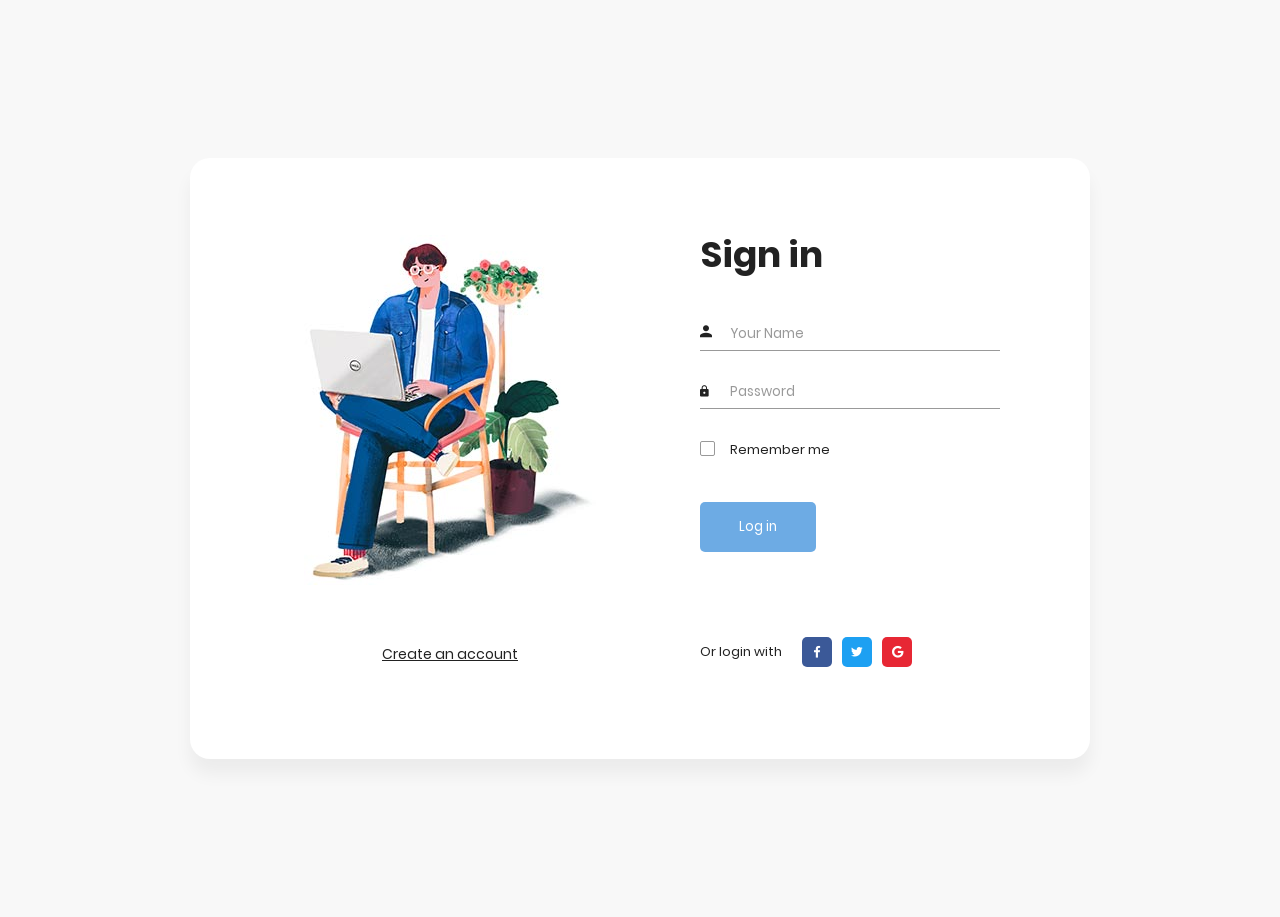
==== signin.html @ 72f922a0 "first commit" ====
<!DOCTYPE html>
<html lang="en">
<head>
    <meta charset="UTF-8">
    <meta name="viewport" content="width=device-width, initial-scale=1.0">
    <meta http-equiv="X-UA-Compatible" content="ie=edge">
    <title>Sign In Form by Colorlib</title>

    <!-- Font Icon -->
    <link rel="stylesheet" href="fonts/material-icon/css/material-design-iconic-font.min.css">

    <!-- Main css -->
    <link rel="stylesheet" href="css/style.css">
</head>
<body>

    <div class="main">

        <!-- Sign in Form -->
        <section class="sign-in">
            <div class="container">
                <div class="signin-content">
                    <div class="signin-image">
                        <figure><img src="images/signin-image.jpg" alt="sign up image"></figure>
                        <a href="signup.html" class="signup-image-link">Create an account</a>
                    </div>

                    <div class="signin-form">
                        <h2 class="form-title">Sign in</h2>
                        <form method="POST" class="register-form" id="login-form">
                            <div class="form-group">
                                <label for="your_name"><i class="zmdi zmdi-account material-icons-name"></i></label>
                                <input type="text" name="your_name" id="your_name" placeholder="Your Name"/>
                            </div>
                            <div class="form-group">
                                <label for="your_pass"><i class="zmdi zmdi-lock"></i></label>
                                <input type="password" name="your_pass" id="your_pass" placeholder="Password"/>
                            </div>
                            <div class="form-group">
                                <input type="checkbox" name="remember-me" id="remember-me" class="agree-term" />
                                <label for="remember-me" class="label-agree-term"><span><span></span></span>Remember me</label>
                            </div>
                            <div class="form-group form-button">
                                <input type="submit" name="signin" id="signin" class="form-submit" value="Log in"/>
                            </div>
                        </form>
                        <div class="social-login">
                            <span class="social-label">Or login with</span>
                            <ul class="socials">
                                <li><a href="#"><i class="display-flex-center zmdi zmdi-facebook"></i></a></li>
                                <li><a href="#"><i class="display-flex-center zmdi zmdi-twitter"></i></a></li>
                                <li><a href="#"><i class="display-flex-center zmdi zmdi-google"></i></a></li>
                            </ul>
                        </div>
                    </div>
                </div>
            </div>
        </section>

    </div>

    <!-- JS -->
    <script src="vendor/jquery/jquery.min.js"></script>
    <script src="js/main.js"></script>
</body>
</html>
---- fonts/material-icon/css/material-design-iconic-font.min.css ----
@font-face{font-family:Material-Design-Iconic-Font;src:url(../fonts/Material-Design-Iconic-Font.woff2?v=2.2.0) format('woff2'),url(../fonts/Material-Design-Iconic-Font.woff?v=2.2.0) format('woff'),url(../fonts/Material-Design-Iconic-Font.ttf?v=2.2.0) format('truetype')}.zmdi{display:inline-block;font:normal normal normal 14px/1 'Material-Design-Iconic-Font';font-size:inherit;text-rendering:auto;-webkit-font-smoothing:antialiased;-moz-osx-font-smoothing:grayscale}.zmdi-hc-lg{font-size:1.33333333em;line-height:.75em;vertical-align:-15%}.zmdi-hc-2x{font-size:2em}.zmdi-hc-3x{font-size:3em}.zmdi-hc-4x{font-size:4em}.zmdi-hc-5x{font-size:5em}.zmdi-hc-fw{width:1.28571429em;text-align:center}.zmdi-hc-ul{padding-left:0;margin-left:2.14285714em;list-style-type:none}.zmdi-hc-ul>li{position:relative}.zmdi-hc-li{position:absolute;left:-2.14285714em;width:2.14285714em;top:.14285714em;text-align:center}.zmdi-hc-li.zmdi-hc-lg{left:-1.85714286em}.zmdi-hc-border{padding:.1em .25em;border:solid .1em #9e9e9e;border-radius:2px}.zmdi-hc-border-circle{padding:.1em .25em;border:solid .1em #9e9e9e;border-radius:50%}.zmdi.pull-left{float:left;margin-right:.15em}.zmdi.pull-right{float:right;margin-left:.15em}.zmdi-hc-spin{-webkit-animation:zmdi-spin 1.5s infinite linear;animation:zmdi-spin 1.5s infinite linear}.zmdi-hc-spin-reverse{-webkit-animation:zmdi-spin-reverse 1.5s infinite linear;animation:zmdi-spin-reverse 1.5s infinite linear}@-webkit-keyframes zmdi-spin{0%{-webkit-transform:rotate(0deg);transform:rotate(0deg)}100%{-webkit-transform:rotate(359deg);transform:rotate(359deg)}}@keyframes zmdi-spin{0%{-webkit-transform:rotate(0deg);transform:rotate(0deg)}100%{-webkit-transform:rotate(359deg);transform:rotate(359deg)}}@-webkit-keyframes zmdi-spin-reverse{0%{-webkit-transform:rotate(0deg);transform:rotate(0deg)}100%{-webkit-transform:rotate(-359deg);transform:rotate(-359deg)}}@keyframes zmdi-spin-reverse{0%{-webkit-transform:rotate(0deg);transform:rotate(0deg)}100%{-webkit-transform:rotate(-359deg);transform:rotate(-359deg)}}.zmdi-hc-rotate-90{-webkit-transform:rotate(90deg);-ms-transform:rotate(90deg);transform:rotate(90deg)}.zmdi-hc-rotate-180{-webkit-transform:rotate(180deg);-ms-transform:rotate(180deg);transform:rotate(180deg)}.zmdi-hc-rotate-270{-webkit-transform:rotate(270deg);-ms-transform:rotate(270deg);transform:rotate(270deg)}.zmdi-hc-flip-horizontal{-webkit-transform:scale(-1,1);-ms-transform:scale(-1,1);transform:scale(-1,1)}.zmdi-hc-flip-vertical{-webkit-transform:scale(1,-1);-ms-transform:scale(1,-1);transform:scale(1,-1)}.zmdi-hc-stack{position:relative;display:inline-block;width:2em;height:2em;line-height:2em;vertical-align:middle}.zmdi-hc-stack-1x,.zmdi-hc-stack-2x{position:absolute;left:0;width:100%;text-align:center}.zmdi-hc-stack-1x{line-height:inherit}.zmdi-hc-stack-2x{font-size:2em}.zmdi-hc-inverse{color:#fff}.zmdi-3d-rotation:before{content:'\f101'}.zmdi-airplane-off:before{content:'\f102'}.zmdi-airplane:before{content:'\f103'}.zmdi-album:before{content:'\f104'}.zmdi-archive:before{content:'\f105'}.zmdi-assignment-account:before{content:'\f106'}.zmdi-assignment-alert:before{content:'\f107'}.zmdi-assignment-check:before{content:'\f108'}.zmdi-assignment-o:before{content:'\f109'}.zmdi-assignment-return:before{content:'\f10a'}.zmdi-assignment-returned:before{content:'\f10b'}.zmdi-assignment:before{content:'\f10c'}.zmdi-attachment-alt:before{content:'\f10d'}.zmdi-attachment:before{content:'\f10e'}.zmdi-audio:before{content:'\f10f'}.zmdi-badge-check:before{content:'\f110'}.zmdi-balance-wallet:before{content:'\f111'}.zmdi-balance:before{content:'\f112'}.zmdi-battery-alert:before{content:'\f113'}.zmdi-battery-flash:before{content:'\f114'}.zmdi-battery-unknown:before{content:'\f115'}.zmdi-battery:before{content:'\f116'}.zmdi-bike:before{content:'\f117'}.zmdi-block-alt:before{content:'\f118'}.zmdi-block:before{content:'\f119'}.zmdi-boat:before{content:'\f11a'}.zmdi-book-image:before{content:'\f11b'}.zmdi-book:before{content:'\f11c'}.zmdi-bookmark-outline:before{content:'\f11d'}.zmdi-bookmark:before{content:'\f11e'}.zmdi-brush:before{content:'\f11f'}.zmdi-bug:before{content:'\f120'}.zmdi-bus:before{content:'\f121'}.zmdi-cake:before{content:'\f122'}.zmdi-car-taxi:before{content:'\f123'}.zmdi-car-wash:before{content:'\f124'}.zmdi-car:before{content:'\f125'}.zmdi-card-giftcard:before{content:'\f126'}.zmdi-card-membership:before{content:'\f127'}.zmdi-card-travel:before{content:'\f128'}.zmdi-card:before{content:'\f129'}.zmdi-case-check:before{content:'\f12a'}.zmdi-case-download:before{content:'\f12b'}.zmdi-case-play:before{content:'\f12c'}.zmdi-case:before{content:'\f12d'}.zmdi-cast-connected:before{content:'\f12e'}.zmdi-cast:before{content:'\f12f'}.zmdi-chart-donut:before{content:'\f130'}.zmdi-chart:before{content:'\f131'}.zmdi-city-alt:before{content:'\f132'}.zmdi-city:before{content:'\f133'}.zmdi-close-circle-o:before{content:'\f134'}.zmdi-close-circle:before{content:'\f135'}.zmdi-close:before{content:'\f136'}.zmdi-cocktail:before{content:'\f137'}.zmdi-code-setting:before{content:'\f138'}.zmdi-code-smartphone:before{content:'\f139'}.zmdi-code:before{content:'\f13a'}.zmdi-coffee:before{content:'\f13b'}.zmdi-collection-bookmark:before{content:'\f13c'}.zmdi-collection-case-play:before{content:'\f13d'}.zmdi-collection-folder-image:before{content:'\f13e'}.zmdi-collection-image-o:before{content:'\f13f'}.zmdi-collection-image:before{content:'\f140'}.zmdi-collection-item-1:before{content:'\f141'}.zmdi-collection-item-2:before{content:'\f142'}.zmdi-collection-item-3:before{content:'\f143'}.zmdi-collection-item-4:before{content:'\f144'}.zmdi-collection-item-5:before{content:'\f145'}.zmdi-collection-item-6:before{content:'\f146'}.zmdi-collection-item-7:before{content:'\f147'}.zmdi-collection-item-8:before{content:'\f148'}.zmdi-collection-item-9-plus:before{content:'\f149'}.zmdi-collection-item-9:before{content:'\f14a'}.zmdi-collection-item:before{content:'\f14b'}.zmdi-collection-music:before{content:'\f14c'}.zmdi-collection-pdf:before{content:'\f14d'}.zmdi-collection-plus:before{content:'\f14e'}.zmdi-collection-speaker:before{content:'\f14f'}.zmdi-collection-text:before{content:'\f150'}.zmdi-collection-video:before{content:'\f151'}.zmdi-compass:before{content:'\f152'}.zmdi-cutlery:before{content:'\f153'}.zmdi-delete:before{content:'\f154'}.zmdi-dialpad:before{content:'\f155'}.zmdi-dns:before{content:'\f156'}.zmdi-drink:before{content:'\f157'}.zmdi-edit:before{content:'\f158'}.zmdi-email-open:before{content:'\f159'}.zmdi-email:before{content:'\f15a'}.zmdi-eye-off:before{content:'\f15b'}.zmdi-eye:before{content:'\f15c'}.zmdi-eyedropper:before{content:'\f15d'}.zmdi-favorite-outline:before{content:'\f15e'}.zmdi-favorite:before{content:'\f15f'}.zmdi-filter-list:before{content:'\f160'}.zmdi-fire:before{content:'\f161'}.zmdi-flag:before{content:'\f162'}.zmdi-flare:before{content:'\f163'}.zmdi-flash-auto:before{content:'\f164'}.zmdi-flash-off:before{content:'\f165'}.zmdi-flash:before{content:'\f166'}.zmdi-flip:before{content:'\f167'}.zmdi-flower-alt:before{content:'\f168'}.zmdi-flower:before{content:'\f169'}.zmdi-font:before{content:'\f16a'}.zmdi-fullscreen-alt:before{content:'\f16b'}.zmdi-fullscreen-exit:before{content:'\f16c'}.zmdi-fullscreen:before{content:'\f16d'}.zmdi-functions:before{content:'\f16e'}.zmdi-gas-station:before{content:'\f16f'}.zmdi-gesture:before{content:'\f170'}.zmdi-globe-alt:before{content:'\f171'}.zmdi-globe-lock:before{content:'\f172'}.zmdi-globe:before{content:'\f173'}.zmdi-graduation-cap:before{content:'\f174'}.zmdi-home:before{content:'\f175'}.zmdi-hospital-alt:before{content:'\f176'}.zmdi-hospital:before{content:'\f177'}.zmdi-hotel:before{content:'\f178'}.zmdi-hourglass-alt:before{content:'\f179'}.zmdi-hourglass-outline:before{content:'\f17a'}.zmdi-hourglass:before{content:'\f17b'}.zmdi-http:before{content:'\f17c'}.zmdi-image-alt:before{content:'\f17d'}.zmdi-image-o:before{content:'\f17e'}.zmdi-image:before{content:'\f17f'}.zmdi-inbox:before{content:'\f180'}.zmdi-invert-colors-off:before{content:'\f181'}.zmdi-invert-colors:before{content:'\f182'}.zmdi-key:before{content:'\f183'}.zmdi-label-alt-outline:before{content:'\f184'}.zmdi-label-alt:before{content:'\f185'}.zmdi-label-heart:before{content:'\f186'}.zmdi-label:before{content:'\f187'}.zmdi-labels:before{content:'\f188'}.zmdi-lamp:before{content:'\f189'}.zmdi-landscape:before{content:'\f18a'}.zmdi-layers-off:before{content:'\f18b'}.zmdi-layers:before{content:'\f18c'}.zmdi-library:before{content:'\f18d'}.zmdi-link:before{content:'\f18e'}.zmdi-lock-open:before{content:'\f18f'}.zmdi-lock-outline:before{content:'\f190'}.zmdi-lock:before{content:'\f191'}.zmdi-mail-reply-all:before{content:'\f192'}.zmdi-mail-reply:before{content:'\f193'}.zmdi-mail-send:before{content:'\f194'}.zmdi-mall:before{content:'\f195'}.zmdi-map:before{content:'\f196'}.zmdi-menu:before{content:'\f197'}.zmdi-money-box:before{content:'\f198'}.zmdi-money-off:before{content:'\f199'}.zmdi-money:before{content:'\f19a'}.zmdi-more-vert:before{content:'\f19b'}.zmdi-more:before{content:'\f19c'}.zmdi-movie-alt:before{content:'\f19d'}.zmdi-movie:before{content:'\f19e'}.zmdi-nature-people:before{content:'\f19f'}.zmdi-nature:before{content:'\f1a0'}.zmdi-navigation:before{content:'\f1a1'}.zmdi-open-in-browser:before{content:'\f1a2'}.zmdi-open-in-new:before{content:'\f1a3'}.zmdi-palette:before{content:'\f1a4'}.zmdi-parking:before{content:'\f1a5'}.zmdi-pin-account:before{content:'\f1a6'}.zmdi-pin-assistant:before{content:'\f1a7'}.zmdi-pin-drop:before{content:'\f1a8'}.zmdi-pin-help:before{content:'\f1a9'}.zmdi-pin-off:before{content:'\f1aa'}.zmdi-pin:before{content:'\f1ab'}.zmdi-pizza:before{content:'\f1ac'}.zmdi-plaster:before{content:'\f1ad'}.zmdi-power-setting:before{content:'\f1ae'}.zmdi-power:before{content:'\f1af'}.zmdi-print:before{content:'\f1b0'}.zmdi-puzzle-piece:before{content:'\f1b1'}.zmdi-quote:before{content:'\f1b2'}.zmdi-railway:before{content:'\f1b3'}.zmdi-receipt:before{content:'\f1b4'}.zmdi-refresh-alt:before{content:'\f1b5'}.zmdi-refresh-sync-alert:before{content:'\f1b6'}.zmdi-refresh-sync-off:before{content:'\f1b7'}.zmdi-refresh-sync:before{content:'\f1b8'}.zmdi-refresh:before{content:'\f1b9'}.zmdi-roller:before{content:'\f1ba'}.zmdi-ruler:before{content:'\f1bb'}.zmdi-scissors:before{content:'\f1bc'}.zmdi-screen-rotation-lock:before{content:'\f1bd'}.zmdi-screen-rotation:before{content:'\f1be'}.zmdi-search-for:before{content:'\f1bf'}.zmdi-search-in-file:before{content:'\f1c0'}.zmdi-search-in-page:before{content:'\f1c1'}.zmdi-search-replace:before{content:'\f1c2'}.zmdi-search:before{content:'\f1c3'}.zmdi-seat:before{content:'\f1c4'}.zmdi-settings-square:before{content:'\f1c5'}.zmdi-settings:before{content:'\f1c6'}.zmdi-shield-check:before{content:'\f1c7'}.zmdi-shield-security:before{content:'\f1c8'}.zmdi-shopping-basket:before{content:'\f1c9'}.zmdi-shopping-cart-plus:before{content:'\f1ca'}.zmdi-shopping-cart:before{content:'\f1cb'}.zmdi-sign-in:before{content:'\f1cc'}.zmdi-sort-amount-asc:before{content:'\f1cd'}.zmdi-sort-amount-desc:before{content:'\f1ce'}.zmdi-sort-asc:before{content:'\f1cf'}.zmdi-sort-desc:before{content:'\f1d0'}.zmdi-spellcheck:before{content:'\f1d1'}.zmdi-storage:before{content:'\f1d2'}.zmdi-store-24:before{content:'\f1d3'}.zmdi-store:before{content:'\f1d4'}.zmdi-subway:before{content:'\f1d5'}.zmdi-sun:before{content:'\f1d6'}.zmdi-tab-unselected:before{content:'\f1d7'}.zmdi-tab:before{content:'\f1d8'}.zmdi-tag-close:before{content:'\f1d9'}.zmdi-tag-more:before{content:'\f1da'}.zmdi-tag:before{content:'\f1db'}.zmdi-thumb-down:before{content:'\f1dc'}.zmdi-thumb-up-down:before{content:'\f1dd'}.zmdi-thumb-up:before{content:'\f1de'}.zmdi-ticket-star:before{content:'\f1df'}.zmdi-toll:before{content:'\f1e0'}.zmdi-toys:before{content:'\f1e1'}.zmdi-traffic:before{content:'\f1e2'}.zmdi-translate:before{content:'\f1e3'}.zmdi-triangle-down:before{content:'\f1e4'}.zmdi-triangle-up:before{content:'\f1e5'}.zmdi-truck:before{content:'\f1e6'}.zmdi-turning-sign:before{content:'\f1e7'}.zmdi-wallpaper:before{content:'\f1e8'}.zmdi-washing-machine:before{content:'\f1e9'}.zmdi-window-maximize:before{content:'\f1ea'}.zmdi-window-minimize:before{content:'\f1eb'}.zmdi-window-restore:before{content:'\f1ec'}.zmdi-wrench:before{content:'\f1ed'}.zmdi-zoom-in:before{content:'\f1ee'}.zmdi-zoom-out:before{content:'\f1ef'}.zmdi-alert-circle-o:before{content:'\f1f0'}.zmdi-alert-circle:before{content:'\f1f1'}.zmdi-alert-octagon:before{content:'\f1f2'}.zmdi-alert-polygon:before{content:'\f1f3'}.zmdi-alert-triangle:before{content:'\f1f4'}.zmdi-help-outline:before{content:'\f1f5'}.zmdi-help:before{content:'\f1f6'}.zmdi-info-outline:before{content:'\f1f7'}.zmdi-info:before{content:'\f1f8'}.zmdi-notifications-active:before{content:'\f1f9'}.zmdi-notifications-add:before{content:'\f1fa'}.zmdi-notifications-none:before{content:'\f1fb'}.zmdi-notifications-off:before{content:'\f1fc'}.zmdi-notifications-paused:before{content:'\f1fd'}.zmdi-notifications:before{content:'\f1fe'}.zmdi-account-add:before{content:'\f1ff'}.zmdi-account-box-mail:before{content:'\f200'}.zmdi-account-box-o:before{content:'\f201'}.zmdi-account-box-phone:before{content:'\f202'}.zmdi-account-box:before{content:'\f203'}.zmdi-account-calendar:before{content:'\f204'}.zmdi-account-circle:before{content:'\f205'}.zmdi-account-o:before{content:'\f206'}.zmdi-account:before{content:'\f207'}.zmdi-accounts-add:before{content:'\f208'}.zmdi-accounts-alt:before{content:'\f209'}.zmdi-accounts-list-alt:before{content:'\f20a'}.zmdi-accounts-list:before{content:'\f20b'}.zmdi-accounts-outline:before{content:'\f20c'}.zmdi-accounts:before{content:'\f20d'}.zmdi-face:before{content:'\f20e'}.zmdi-female:before{content:'\f20f'}.zmdi-male-alt:before{content:'\f210'}.zmdi-male-female:before{content:'\f211'}.zmdi-male:before{content:'\f212'}.zmdi-mood-bad:before{content:'\f213'}.zmdi-mood:before{content:'\f214'}.zmdi-run:before{content:'\f215'}.zmdi-walk:before{content:'\f216'}.zmdi-cloud-box:before{content:'\f217'}.zmdi-cloud-circle:before{content:'\f218'}.zmdi-cloud-done:before{content:'\f219'}.zmdi-cloud-download:before{content:'\f21a'}.zmdi-cloud-off:before{content:'\f21b'}.zmdi-cloud-outline-alt:before{content:'\f21c'}.zmdi-cloud-outline:before{content:'\f21d'}.zmdi-cloud-upload:before{content:'\f21e'}.zmdi-cloud:before{content:'\f21f'}.zmdi-download:before{content:'\f220'}.zmdi-file-plus:before{content:'\f221'}.zmdi-file-text:before{content:'\f222'}.zmdi-file:before{content:'\f223'}.zmdi-folder-outline:before{content:'\f224'}.zmdi-folder-person:before{content:'\f225'}.zmdi-folder-star-alt:before{content:'\f226'}.zmdi-folder-star:before{content:'\f227'}.zmdi-folder:before{content:'\f228'}.zmdi-gif:before{content:'\f229'}.zmdi-upload:before{content:'\f22a'}.zmdi-border-all:before{content:'\f22b'}.zmdi-border-bottom:before{content:'\f22c'}.zmdi-border-clear:before{content:'\f22d'}.zmdi-border-color:before{content:'\f22e'}.zmdi-border-horizontal:before{content:'\f22f'}.zmdi-border-inner:before{content:'\f230'}.zmdi-border-left:before{content:'\f231'}.zmdi-border-outer:before{content:'\f232'}.zmdi-border-right:before{content:'\f233'}.zmdi-border-style:before{content:'\f234'}.zmdi-border-top:before{content:'\f235'}.zmdi-border-vertical:before{content:'\f236'}.zmdi-copy:before{content:'\f237'}.zmdi-crop:before{content:'\f238'}.zmdi-format-align-center:before{content:'\f239'}.zmdi-format-align-justify:before{content:'\f23a'}.zmdi-format-align-left:before{content:'\f23b'}.zmdi-format-align-right:before{content:'\f23c'}.zmdi-format-bold:before{content:'\f23d'}.zmdi-format-clear-all:before{content:'\f23e'}.zmdi-format-clear:before{content:'\f23f'}.zmdi-format-color-fill:before{content:'\f240'}.zmdi-format-color-reset:before{content:'\f241'}.zmdi-format-color-text:before{content:'\f242'}.zmdi-format-indent-decrease:before{content:'\f243'}.zmdi-format-indent-increase:before{content:'\f244'}.zmdi-format-italic:before{content:'\f245'}.zmdi-format-line-spacing:before{content:'\f246'}.zmdi-format-list-bulleted:before{content:'\f247'}.zmdi-format-list-numbered:before{content:'\f248'}.zmdi-format-ltr:before{content:'\f249'}.zmdi-format-rtl:before{content:'\f24a'}.zmdi-format-size:before{content:'\f24b'}.zmdi-format-strikethrough-s:before{content:'\f24c'}.zmdi-format-strikethrough:before{content:'\f24d'}.zmdi-format-subject:before{content:'\f24e'}.zmdi-format-underlined:before{content:'\f24f'}.zmdi-format-valign-bottom:before{content:'\f250'}.zmdi-format-valign-center:before{content:'\f251'}.zmdi-format-valign-top:before{content:'\f252'}.zmdi-redo:before{content:'\f253'}.zmdi-select-all:before{content:'\f254'}.zmdi-space-bar:before{content:'\f255'}.zmdi-text-format:before{content:'\f256'}.zmdi-transform:before{content:'\f257'}.zmdi-undo:before{content:'\f258'}.zmdi-wrap-text:before{content:'\f259'}.zmdi-comment-alert:before{content:'\f25a'}.zmdi-comment-alt-text:before{content:'\f25b'}.zmdi-comment-alt:before{content:'\f25c'}.zmdi-comment-edit:before{content:'\f25d'}.zmdi-comment-image:before{content:'\f25e'}.zmdi-comment-list:before{content:'\f25f'}.zmdi-comment-more:before{content:'\f260'}.zmdi-comment-outline:before{content:'\f261'}.zmdi-comment-text-alt:before{content:'\f262'}.zmdi-comment-text:before{content:'\f263'}.zmdi-comment-video:before{content:'\f264'}.zmdi-comment:before{content:'\f265'}.zmdi-comments:before{content:'\f266'}.zmdi-check-all:before{content:'\f267'}.zmdi-check-circle-u:before{content:'\f268'}.zmdi-check-circle:before{content:'\f269'}.zmdi-check-square:before{content:'\f26a'}.zmdi-check:before{content:'\f26b'}.zmdi-circle-o:before{content:'\f26c'}.zmdi-circle:before{content:'\f26d'}.zmdi-dot-circle-alt:before{content:'\f26e'}.zmdi-dot-circle:before{content:'\f26f'}.zmdi-minus-circle-outline:before{content:'\f270'}.zmdi-minus-circle:before{content:'\f271'}.zmdi-minus-square:before{content:'\f272'}.zmdi-minus:before{content:'\f273'}.zmdi-plus-circle-o-duplicate:before{content:'\f274'}.zmdi-plus-circle-o:before{content:'\f275'}.zmdi-plus-circle:before{content:'\f276'}.zmdi-plus-square:before{content:'\f277'}.zmdi-plus:before{content:'\f278'}.zmdi-square-o:before{content:'\f279'}.zmdi-star-circle:before{content:'\f27a'}.zmdi-star-half:before{content:'\f27b'}.zmdi-star-outline:before{content:'\f27c'}.zmdi-star:before{content:'\f27d'}.zmdi-bluetooth-connected:before{content:'\f27e'}.zmdi-bluetooth-off:before{content:'\f27f'}.zmdi-bluetooth-search:before{content:'\f280'}.zmdi-bluetooth-setting:before{content:'\f281'}.zmdi-bluetooth:before{content:'\f282'}.zmdi-camera-add:before{content:'\f283'}.zmdi-camera-alt:before{content:'\f284'}.zmdi-camera-bw:before{content:'\f285'}.zmdi-camera-front:before{content:'\f286'}.zmdi-camera-mic:before{content:'\f287'}.zmdi-camera-party-mode:before{content:'\f288'}.zmdi-camera-rear:before{content:'\f289'}.zmdi-camera-roll:before{content:'\f28a'}.zmdi-camera-switch:before{content:'\f28b'}.zmdi-camera:before{content:'\f28c'}.zmdi-card-alert:before{content:'\f28d'}.zmdi-card-off:before{content:'\f28e'}.zmdi-card-sd:before{content:'\f28f'}.zmdi-card-sim:before{content:'\f290'}.zmdi-desktop-mac:before{content:'\f291'}.zmdi-desktop-windows:before{content:'\f292'}.zmdi-device-hub:before{content:'\f293'}.zmdi-devices-off:before{content:'\f294'}.zmdi-devices:before{content:'\f295'}.zmdi-dock:before{content:'\f296'}.zmdi-floppy:before{content:'\f297'}.zmdi-gamepad:before{content:'\f298'}.zmdi-gps-dot:before{content:'\f299'}.zmdi-gps-off:before{content:'\f29a'}.zmdi-gps:before{content:'\f29b'}.zmdi-headset-mic:before{content:'\f29c'}.zmdi-headset:before{content:'\f29d'}.zmdi-input-antenna:before{content:'\f29e'}.zmdi-input-composite:before{content:'\f29f'}.zmdi-input-hdmi:before{content:'\f2a0'}.zmdi-input-power:before{content:'\f2a1'}.zmdi-input-svideo:before{content:'\f2a2'}.zmdi-keyboard-hide:before{content:'\f2a3'}.zmdi-keyboard:before{content:'\f2a4'}.zmdi-laptop-chromebook:before{content:'\f2a5'}.zmdi-laptop-mac:before{content:'\f2a6'}.zmdi-laptop:before{content:'\f2a7'}.zmdi-mic-off:before{content:'\f2a8'}.zmdi-mic-outline:before{content:'\f2a9'}.zmdi-mic-setting:before{content:'\f2aa'}.zmdi-mic:before{content:'\f2ab'}.zmdi-mouse:before{content:'\f2ac'}.zmdi-network-alert:before{content:'\f2ad'}.zmdi-network-locked:before{content:'\f2ae'}.zmdi-network-off:before{content:'\f2af'}.zmdi-network-outline:before{content:'\f2b0'}.zmdi-network-setting:before{content:'\f2b1'}.zmdi-network:before{content:'\f2b2'}.zmdi-phone-bluetooth:before{content:'\f2b3'}.zmdi-phone-end:before{content:'\f2b4'}.zmdi-phone-forwarded:before{content:'\f2b5'}.zmdi-phone-in-talk:before{content:'\f2b6'}.zmdi-phone-locked:before{content:'\f2b7'}.zmdi-phone-missed:before{content:'\f2b8'}.zmdi-phone-msg:before{content:'\f2b9'}.zmdi-phone-paused:before{content:'\f2ba'}.zmdi-phone-ring:before{content:'\f2bb'}.zmdi-phone-setting:before{content:'\f2bc'}.zmdi-phone-sip:before{content:'\f2bd'}.zmdi-phone:before{content:'\f2be'}.zmdi-portable-wifi-changes:before{content:'\f2bf'}.zmdi-portable-wifi-off:before{content:'\f2c0'}.zmdi-portable-wifi:before{content:'\f2c1'}.zmdi-radio:before{content:'\f2c2'}.zmdi-reader:before{content:'\f2c3'}.zmdi-remote-control-alt:before{content:'\f2c4'}.zmdi-remote-control:before{content:'\f2c5'}.zmdi-router:before{content:'\f2c6'}.zmdi-scanner:before{content:'\f2c7'}.zmdi-smartphone-android:before{content:'\f2c8'}.zmdi-smartphone-download:before{content:'\f2c9'}.zmdi-smartphone-erase:before{content:'\f2ca'}.zmdi-smartphone-info:before{content:'\f2cb'}.zmdi-smartphone-iphone:before{content:'\f2cc'}.zmdi-smartphone-landscape-lock:before{content:'\f2cd'}.zmdi-smartphone-landscape:before{content:'\f2ce'}.zmdi-smartphone-lock:before{content:'\f2cf'}.zmdi-smartphone-portrait-lock:before{content:'\f2d0'}.zmdi-smartphone-ring:before{content:'\f2d1'}.zmdi-smartphone-setting:before{content:'\f2d2'}.zmdi-smartphone-setup:before{content:'\f2d3'}.zmdi-smartphone:before{content:'\f2d4'}.zmdi-speaker:before{content:'\f2d5'}.zmdi-tablet-android:before{content:'\f2d6'}.zmdi-tablet-mac:before{content:'\f2d7'}.zmdi-tablet:before{content:'\f2d8'}.zmdi-tv-alt-play:before{content:'\f2d9'}.zmdi-tv-list:before{content:'\f2da'}.zmdi-tv-play:before{content:'\f2db'}.zmdi-tv:before{content:'\f2dc'}.zmdi-usb:before{content:'\f2dd'}.zmdi-videocam-off:before{content:'\f2de'}.zmdi-videocam-switch:before{content:'\f2df'}.zmdi-videocam:before{content:'\f2e0'}.zmdi-watch:before{content:'\f2e1'}.zmdi-wifi-alt-2:before{content:'\f2e2'}.zmdi-wifi-alt:before{content:'\f2e3'}.zmdi-wifi-info:before{content:'\f2e4'}.zmdi-wifi-lock:before{content:'\f2e5'}.zmdi-wifi-off:before{content:'\f2e6'}.zmdi-wifi-outline:before{content:'\f2e7'}.zmdi-wifi:before{content:'\f2e8'}.zmdi-arrow-left-bottom:before{content:'\f2e9'}.zmdi-arrow-left:before{content:'\f2ea'}.zmdi-arrow-merge:before{content:'\f2eb'}.zmdi-arrow-missed:before{content:'\f2ec'}.zmdi-arrow-right-top:before{content:'\f2ed'}.zmdi-arrow-right:before{content:'\f2ee'}.zmdi-arrow-split:before{content:'\f2ef'}.zmdi-arrows:before{content:'\f2f0'}.zmdi-caret-down-circle:before{content:'\f2f1'}.zmdi-caret-down:before{content:'\f2f2'}.zmdi-caret-left-circle:before{content:'\f2f3'}.zmdi-caret-left:before{content:'\f2f4'}.zmdi-caret-right-circle:before{content:'\f2f5'}.zmdi-caret-right:before{content:'\f2f6'}.zmdi-caret-up-circle:before{content:'\f2f7'}.zmdi-caret-up:before{content:'\f2f8'}.zmdi-chevron-down:before{content:'\f2f9'}.zmdi-chevron-left:before{content:'\f2fa'}.zmdi-chevron-right:before{content:'\f2fb'}.zmdi-chevron-up:before{content:'\f2fc'}.zmdi-forward:before{content:'\f2fd'}.zmdi-long-arrow-down:before{content:'\f2fe'}.zmdi-long-arrow-left:before{content:'\f2ff'}.zmdi-long-arrow-return:before{content:'\f300'}.zmdi-long-arrow-right:before{content:'\f301'}.zmdi-long-arrow-tab:before{content:'\f302'}.zmdi-long-arrow-up:before{content:'\f303'}.zmdi-rotate-ccw:before{content:'\f304'}.zmdi-rotate-cw:before{content:'\f305'}.zmdi-rotate-left:before{content:'\f306'}.zmdi-rotate-right:before{content:'\f307'}.zmdi-square-down:before{content:'\f308'}.zmdi-square-right:before{content:'\f309'}.zmdi-swap-alt:before{content:'\f30a'}.zmdi-swap-vertical-circle:before{content:'\f30b'}.zmdi-swap-vertical:before{content:'\f30c'}.zmdi-swap:before{content:'\f30d'}.zmdi-trending-down:before{content:'\f30e'}.zmdi-trending-flat:before{content:'\f30f'}.zmdi-trending-up:before{content:'\f310'}.zmdi-unfold-less:before{content:'\f311'}.zmdi-unfold-more:before{content:'\f312'}.zmdi-apps:before{content:'\f313'}.zmdi-grid-off:before{content:'\f314'}.zmdi-grid:before{content:'\f315'}.zmdi-view-agenda:before{content:'\f316'}.zmdi-view-array:before{content:'\f317'}.zmdi-view-carousel:before{content:'\f318'}.zmdi-view-column:before{content:'\f319'}.zmdi-view-comfy:before{content:'\f31a'}.zmdi-view-compact:before{content:'\f31b'}.zmdi-view-dashboard:before{content:'\f31c'}.zmdi-view-day:before{content:'\f31d'}.zmdi-view-headline:before{content:'\f31e'}.zmdi-view-list-alt:before{content:'\f31f'}.zmdi-view-list:before{content:'\f320'}.zmdi-view-module:before{content:'\f321'}.zmdi-view-quilt:before{content:'\f322'}.zmdi-view-stream:before{content:'\f323'}.zmdi-view-subtitles:before{content:'\f324'}.zmdi-view-toc:before{content:'\f325'}.zmdi-view-web:before{content:'\f326'}.zmdi-view-week:before{content:'\f327'}.zmdi-widgets:before{content:'\f328'}.zmdi-alarm-check:before{content:'\f329'}.zmdi-alarm-off:before{content:'\f32a'}.zmdi-alarm-plus:before{content:'\f32b'}.zmdi-alarm-snooze:before{content:'\f32c'}.zmdi-alarm:before{content:'\f32d'}.zmdi-calendar-alt:before{content:'\f32e'}.zmdi-calendar-check:before{content:'\f32f'}.zmdi-calendar-close:before{content:'\f330'}.zmdi-calendar-note:before{content:'\f331'}.zmdi-calendar:before{content:'\f332'}.zmdi-time-countdown:before{content:'\f333'}.zmdi-time-interval:before{content:'\f334'}.zmdi-time-restore-setting:before{content:'\f335'}.zmdi-time-restore:before{content:'\f336'}.zmdi-time:before{content:'\f337'}.zmdi-timer-off:before{content:'\f338'}.zmdi-timer:before{content:'\f339'}.zmdi-android-alt:before{content:'\f33a'}.zmdi-android:before{content:'\f33b'}.zmdi-apple:before{content:'\f33c'}.zmdi-behance:before{content:'\f33d'}.zmdi-codepen:before{content:'\f33e'}.zmdi-dribbble:before{content:'\f33f'}.zmdi-dropbox:before{content:'\f340'}.zmdi-evernote:before{content:'\f341'}.zmdi-facebook-box:before{content:'\f342'}.zmdi-facebook:before{content:'\f343'}.zmdi-github-box:before{content:'\f344'}.zmdi-github:before{content:'\f345'}.zmdi-google-drive:before{content:'\f346'}.zmdi-google-earth:before{content:'\f347'}.zmdi-google-glass:before{content:'\f348'}.zmdi-google-maps:before{content:'\f349'}.zmdi-google-pages:before{content:'\f34a'}.zmdi-google-play:before{content:'\f34b'}.zmdi-google-plus-box:before{content:'\f34c'}.zmdi-google-plus:before{content:'\f34d'}.zmdi-google:before{content:'\f34e'}.zmdi-instagram:before{content:'\f34f'}.zmdi-language-css3:before{content:'\f350'}.zmdi-language-html5:before{content:'\f351'}.zmdi-language-javascript:before{content:'\f352'}.zmdi-language-python-alt:before{content:'\f353'}.zmdi-language-python:before{content:'\f354'}.zmdi-lastfm:before{content:'\f355'}.zmdi-linkedin-box:before{content:'\f356'}.zmdi-paypal:before{content:'\f357'}.zmdi-pinterest-box:before{content:'\f358'}.zmdi-pocket:before{content:'\f359'}.zmdi-polymer:before{content:'\f35a'}.zmdi-share:before{content:'\f35b'}.zmdi-stackoverflow:before{content:'\f35c'}.zmdi-steam-square:before{content:'\f35d'}.zmdi-steam:before{content:'\f35e'}.zmdi-twitter-box:before{content:'\f35f'}.zmdi-twitter:before{content:'\f360'}.zmdi-vk:before{content:'\f361'}.zmdi-wikipedia:before{content:'\f362'}.zmdi-windows:before{content:'\f363'}.zmdi-aspect-ratio-alt:before{content:'\f364'}.zmdi-aspect-ratio:before{content:'\f365'}.zmdi-blur-circular:before{content:'\f366'}.zmdi-blur-linear:before{content:'\f367'}.zmdi-blur-off:before{content:'\f368'}.zmdi-blur:before{content:'\f369'}.zmdi-brightness-2:before{content:'\f36a'}.zmdi-brightness-3:before{content:'\f36b'}.zmdi-brightness-4:before{content:'\f36c'}.zmdi-brightness-5:before{content:'\f36d'}.zmdi-brightness-6:before{content:'\f36e'}.zmdi-brightness-7:before{content:'\f36f'}.zmdi-brightness-auto:before{content:'\f370'}.zmdi-brightness-setting:before{content:'\f371'}.zmdi-broken-image:before{content:'\f372'}.zmdi-center-focus-strong:before{content:'\f373'}.zmdi-center-focus-weak:before{content:'\f374'}.zmdi-compare:before{content:'\f375'}.zmdi-crop-16-9:before{content:'\f376'}.zmdi-crop-3-2:before{content:'\f377'}.zmdi-crop-5-4:before{content:'\f378'}.zmdi-crop-7-5:before{content:'\f379'}.zmdi-crop-din:before{content:'\f37a'}.zmdi-crop-free:before{content:'\f37b'}.zmdi-crop-landscape:before{content:'\f37c'}.zmdi-crop-portrait:before{content:'\f37d'}.zmdi-crop-square:before{content:'\f37e'}.zmdi-exposure-alt:before{content:'\f37f'}.zmdi-exposure:before{content:'\f380'}.zmdi-filter-b-and-w:before{content:'\f381'}.zmdi-filter-center-focus:before{content:'\f382'}.zmdi-filter-frames:before{content:'\f383'}.zmdi-filter-tilt-shift:before{content:'\f384'}.zmdi-gradient:before{content:'\f385'}.zmdi-grain:before{content:'\f386'}.zmdi-graphic-eq:before{content:'\f387'}.zmdi-hdr-off:before{content:'\f388'}.zmdi-hdr-strong:before{content:'\f389'}.zmdi-hdr-weak:before{content:'\f38a'}.zmdi-hdr:before{content:'\f38b'}.zmdi-iridescent:before{content:'\f38c'}.zmdi-leak-off:before{content:'\f38d'}.zmdi-leak:before{content:'\f38e'}.zmdi-looks:before{content:'\f38f'}.zmdi-loupe:before{content:'\f390'}.zmdi-panorama-horizontal:before{content:'\f391'}.zmdi-panorama-vertical:before{content:'\f392'}.zmdi-panorama-wide-angle:before{content:'\f393'}.zmdi-photo-size-select-large:before{content:'\f394'}.zmdi-photo-size-select-small:before{content:'\f395'}.zmdi-picture-in-picture:before{content:'\f396'}.zmdi-slideshow:before{content:'\f397'}.zmdi-texture:before{content:'\f398'}.zmdi-tonality:before{content:'\f399'}.zmdi-vignette:before{content:'\f39a'}.zmdi-wb-auto:before{content:'\f39b'}.zmdi-eject-alt:before{content:'\f39c'}.zmdi-eject:before{content:'\f39d'}.zmdi-equalizer:before{content:'\f39e'}.zmdi-fast-forward:before{content:'\f39f'}.zmdi-fast-rewind:before{content:'\f3a0'}.zmdi-forward-10:before{content:'\f3a1'}.zmdi-forward-30:before{content:'\f3a2'}.zmdi-forward-5:before{content:'\f3a3'}.zmdi-hearing:before{content:'\f3a4'}.zmdi-pause-circle-outline:before{content:'\f3a5'}.zmdi-pause-circle:before{content:'\f3a6'}.zmdi-pause:before{content:'\f3a7'}.zmdi-play-circle-outline:before{content:'\f3a8'}.zmdi-play-circle:before{content:'\f3a9'}.zmdi-play:before{content:'\f3aa'}.zmdi-playlist-audio:before{content:'\f3ab'}.zmdi-playlist-plus:before{content:'\f3ac'}.zmdi-repeat-one:before{content:'\f3ad'}.zmdi-repeat:before{content:'\f3ae'}.zmdi-replay-10:before{content:'\f3af'}.zmdi-replay-30:before{content:'\f3b0'}.zmdi-replay-5:before{content:'\f3b1'}.zmdi-replay:before{content:'\f3b2'}.zmdi-shuffle:before{content:'\f3b3'}.zmdi-skip-next:before{content:'\f3b4'}.zmdi-skip-previous:before{content:'\f3b5'}.zmdi-stop:before{content:'\f3b6'}.zmdi-surround-sound:before{content:'\f3b7'}.zmdi-tune:before{content:'\f3b8'}.zmdi-volume-down:before{content:'\f3b9'}.zmdi-volume-mute:before{content:'\f3ba'}.zmdi-volume-off:before{content:'\f3bb'}.zmdi-volume-up:before{content:'\f3bc'}.zmdi-n-1-square:before{content:'\f3bd'}.zmdi-n-2-square:before{content:'\f3be'}.zmdi-n-3-square:before{content:'\f3bf'}.zmdi-n-4-square:before{content:'\f3c0'}.zmdi-n-5-square:before{content:'\f3c1'}.zmdi-n-6-square:before{content:'\f3c2'}.zmdi-neg-1:before{content:'\f3c3'}.zmdi-neg-2:before{content:'\f3c4'}.zmdi-plus-1:before{content:'\f3c5'}.zmdi-plus-2:before{content:'\f3c6'}.zmdi-sec-10:before{content:'\f3c7'}.zmdi-sec-3:before{content:'\f3c8'}.zmdi-zero:before{content:'\f3c9'}.zmdi-airline-seat-flat-angled:before{content:'\f3ca'}.zmdi-airline-seat-flat:before{content:'\f3cb'}.zmdi-airline-seat-individual-suite:before{content:'\f3cc'}.zmdi-airline-seat-legroom-extra:before{content:'\f3cd'}.zmdi-airline-seat-legroom-normal:before{content:'\f3ce'}.zmdi-airline-seat-legroom-reduced:before{content:'\f3cf'}.zmdi-airline-seat-recline-extra:before{content:'\f3d0'}.zmdi-airline-seat-recline-normal:before{content:'\f3d1'}.zmdi-airplay:before{content:'\f3d2'}.zmdi-closed-caption:before{content:'\f3d3'}.zmdi-confirmation-number:before{content:'\f3d4'}.zmdi-developer-board:before{content:'\f3d5'}.zmdi-disc-full:before{content:'\f3d6'}.zmdi-explicit:before{content:'\f3d7'}.zmdi-flight-land:before{content:'\f3d8'}.zmdi-flight-takeoff:before{content:'\f3d9'}.zmdi-flip-to-back:before{content:'\f3da'}.zmdi-flip-to-front:before{content:'\f3db'}.zmdi-group-work:before{content:'\f3dc'}.zmdi-hd:before{content:'\f3dd'}.zmdi-hq:before{content:'\f3de'}.zmdi-markunread-mailbox:before{content:'\f3df'}.zmdi-memory:before{content:'\f3e0'}.zmdi-nfc:before{content:'\f3e1'}.zmdi-play-for-work:before{content:'\f3e2'}.zmdi-power-input:before{content:'\f3e3'}.zmdi-present-to-all:before{content:'\f3e4'}.zmdi-satellite:before{content:'\f3e5'}.zmdi-tap-and-play:before{content:'\f3e6'}.zmdi-vibration:before{content:'\f3e7'}.zmdi-voicemail:before{content:'\f3e8'}.zmdi-group:before{content:'\f3e9'}.zmdi-rss:before{content:'\f3ea'}.zmdi-shape:before{content:'\f3eb'}.zmdi-spinner:before{content:'\f3ec'}.zmdi-ungroup:before{content:'\f3ed'}.zmdi-500px:before{content:'\f3ee'}.zmdi-8tracks:before{content:'\f3ef'}.zmdi-amazon:before{content:'\f3f0'}.zmdi-blogger:before{content:'\f3f1'}.zmdi-delicious:before{content:'\f3f2'}.zmdi-disqus:before{content:'\f3f3'}.zmdi-flattr:before{content:'\f3f4'}.zmdi-flickr:before{content:'\f3f5'}.zmdi-github-alt:before{content:'\f3f6'}.zmdi-google-old:before{content:'\f3f7'}.zmdi-linkedin:before{content:'\f3f8'}.zmdi-odnoklassniki:before{content:'\f3f9'}.zmdi-outlook:before{content:'\f3fa'}.zmdi-paypal-alt:before{content:'\f3fb'}.zmdi-pinterest:before{content:'\f3fc'}.zmdi-playstation:before{content:'\f3fd'}.zmdi-reddit:before{content:'\f3fe'}.zmdi-skype:before{content:'\f3ff'}.zmdi-slideshare:before{content:'\f400'}.zmdi-soundcloud:before{content:'\f401'}.zmdi-tumblr:before{content:'\f402'}.zmdi-twitch:before{content:'\f403'}.zmdi-vimeo:before{content:'\f404'}.zmdi-whatsapp:before{content:'\f405'}.zmdi-xbox:before{content:'\f406'}.zmdi-yahoo:before{content:'\f407'}.zmdi-youtube-play:before{content:'\f408'}.zmdi-youtube:before{content:'\f409'}.zmdi-3d-rotation:before{content:'\f101'}.zmdi-airplane-off:before{content:'\f102'}.zmdi-airplane:before{content:'\f103'}.zmdi-album:before{content:'\f104'}.zmdi-archive:before{content:'\f105'}.zmdi-assignment-account:before{content:'\f106'}.zmdi-assignment-alert:before{content:'\f107'}.zmdi-assignment-check:before{content:'\f108'}.zmdi-assignment-o:before{content:'\f109'}.zmdi-assignment-return:before{content:'\f10a'}.zmdi-assignment-returned:before{content:'\f10b'}.zmdi-assignment:before{content:'\f10c'}.zmdi-attachment-alt:before{content:'\f10d'}.zmdi-attachment:before{content:'\f10e'}.zmdi-audio:before{content:'\f10f'}.zmdi-badge-check:before{content:'\f110'}.zmdi-balance-wallet:before{content:'\f111'}.zmdi-balance:before{content:'\f112'}.zmdi-battery-alert:before{content:'\f113'}.zmdi-battery-flash:before{content:'\f114'}.zmdi-battery-unknown:before{content:'\f115'}.zmdi-battery:before{content:'\f116'}.zmdi-bike:before{content:'\f117'}.zmdi-block-alt:before{content:'\f118'}.zmdi-block:before{content:'\f119'}.zmdi-boat:before{content:'\f11a'}.zmdi-book-image:before{content:'\f11b'}.zmdi-book:before{content:'\f11c'}.zmdi-bookmark-outline:before{content:'\f11d'}.zmdi-bookmark:before{content:'\f11e'}.zmdi-brush:before{content:'\f11f'}.zmdi-bug:before{content:'\f120'}.zmdi-bus:before{content:'\f121'}.zmdi-cake:before{content:'\f122'}.zmdi-car-taxi:before{content:'\f123'}.zmdi-car-wash:before{content:'\f124'}.zmdi-car:before{content:'\f125'}.zmdi-card-giftcard:before{content:'\f126'}.zmdi-card-membership:before{content:'\f127'}.zmdi-card-travel:before{content:'\f128'}.zmdi-card:before{content:'\f129'}.zmdi-case-check:before{content:'\f12a'}.zmdi-case-download:before{content:'\f12b'}.zmdi-case-play:before{content:'\f12c'}.zmdi-case:before{content:'\f12d'}.zmdi-cast-connected:before{content:'\f12e'}.zmdi-cast:before{content:'\f12f'}.zmdi-chart-donut:before{content:'\f130'}.zmdi-chart:before{content:'\f131'}.zmdi-city-alt:before{content:'\f132'}.zmdi-city:before{content:'\f133'}.zmdi-close-circle-o:before{content:'\f134'}.zmdi-close-circle:before{content:'\f135'}.zmdi-close:before{content:'\f136'}.zmdi-cocktail:before{content:'\f137'}.zmdi-code-setting:before{content:'\f138'}.zmdi-code-smartphone:before{content:'\f139'}.zmdi-code:before{content:'\f13a'}.zmdi-coffee:before{content:'\f13b'}.zmdi-collection-bookmark:before{content:'\f13c'}.zmdi-collection-case-play:before{content:'\f13d'}.zmdi-collection-folder-image:before{content:'\f13e'}.zmdi-collection-image-o:before{content:'\f13f'}.zmdi-collection-image:before{content:'\f140'}.zmdi-collection-item-1:before{content:'\f141'}.zmdi-collection-item-2:before{content:'\f142'}.zmdi-collection-item-3:before{content:'\f143'}.zmdi-collection-item-4:before{content:'\f144'}.zmdi-collection-item-5:before{content:'\f145'}.zmdi-collection-item-6:before{content:'\f146'}.zmdi-collection-item-7:before{content:'\f147'}.zmdi-collection-item-8:before{content:'\f148'}.zmdi-collection-item-9-plus:before{content:'\f149'}.zmdi-collection-item-9:before{content:'\f14a'}.zmdi-collection-item:before{content:'\f14b'}.zmdi-collection-music:before{content:'\f14c'}.zmdi-collection-pdf:before{content:'\f14d'}.zmdi-collection-plus:before{content:'\f14e'}.zmdi-collection-speaker:before{content:'\f14f'}.zmdi-collection-text:before{content:'\f150'}.zmdi-collection-video:before{content:'\f151'}.zmdi-compass:before{content:'\f152'}.zmdi-cutlery:before{content:'\f153'}.zmdi-delete:before{content:'\f154'}.zmdi-dialpad:before{content:'\f155'}.zmdi-dns:before{content:'\f156'}.zmdi-drink:before{content:'\f157'}.zmdi-edit:before{content:'\f158'}.zmdi-email-open:before{content:'\f159'}.zmdi-email:before{content:'\f15a'}.zmdi-eye-off:before{content:'\f15b'}.zmdi-eye:before{content:'\f15c'}.zmdi-eyedropper:before{content:'\f15d'}.zmdi-favorite-outline:before{content:'\f15e'}.zmdi-favorite:before{content:'\f15f'}.zmdi-filter-list:before{content:'\f160'}.zmdi-fire:before{content:'\f161'}.zmdi-flag:before{content:'\f162'}.zmdi-flare:before{content:'\f163'}.zmdi-flash-auto:before{content:'\f164'}.zmdi-flash-off:before{content:'\f165'}.zmdi-flash:before{content:'\f166'}.zmdi-flip:before{content:'\f167'}.zmdi-flower-alt:before{content:'\f168'}.zmdi-flower:before{content:'\f169'}.zmdi-font:before{content:'\f16a'}.zmdi-fullscreen-alt:before{content:'\f16b'}.zmdi-fullscreen-exit:before{content:'\f16c'}.zmdi-fullscreen:before{content:'\f16d'}.zmdi-functions:before{content:'\f16e'}.zmdi-gas-station:before{content:'\f16f'}.zmdi-gesture:before{content:'\f170'}.zmdi-globe-alt:before{content:'\f171'}.zmdi-globe-lock:before{content:'\f172'}.zmdi-globe:before{content:'\f173'}.zmdi-graduation-cap:before{content:'\f174'}.zmdi-home:before{content:'\f175'}.zmdi-hospital-alt:before{content:'\f176'}.zmdi-hospital:before{content:'\f177'}.zmdi-hotel:before{content:'\f178'}.zmdi-hourglass-alt:before{content:'\f179'}.zmdi-hourglass-outline:before{content:'\f17a'}.zmdi-hourglass:before{content:'\f17b'}.zmdi-http:before{content:'\f17c'}.zmdi-image-alt:before{content:'\f17d'}.zmdi-image-o:before{content:'\f17e'}.zmdi-image:before{content:'\f17f'}.zmdi-inbox:before{content:'\f180'}.zmdi-invert-colors-off:before{content:'\f181'}.zmdi-invert-colors:before{content:'\f182'}.zmdi-key:before{content:'\f183'}.zmdi-label-alt-outline:before{content:'\f184'}.zmdi-label-alt:before{content:'\f185'}.zmdi-label-heart:before{content:'\f186'}.zmdi-label:before{content:'\f187'}.zmdi-labels:before{content:'\f188'}.zmdi-lamp:before{content:'\f189'}.zmdi-landscape:before{content:'\f18a'}.zmdi-layers-off:before{content:'\f18b'}.zmdi-layers:before{content:'\f18c'}.zmdi-library:before{content:'\f18d'}.zmdi-link:before{content:'\f18e'}.zmdi-lock-open:before{content:'\f18f'}.zmdi-lock-outline:before{content:'\f190'}.zmdi-lock:before{content:'\f191'}.zmdi-mail-reply-all:before{content:'\f192'}.zmdi-mail-reply:before{content:'\f193'}.zmdi-mail-send:before{content:'\f194'}.zmdi-mall:before{content:'\f195'}.zmdi-map:before{content:'\f196'}.zmdi-menu:before{content:'\f197'}.zmdi-money-box:before{content:'\f198'}.zmdi-money-off:before{content:'\f199'}.zmdi-money:before{content:'\f19a'}.zmdi-more-vert:before{content:'\f19b'}.zmdi-more:before{content:'\f19c'}.zmdi-movie-alt:before{content:'\f19d'}.zmdi-movie:before{content:'\f19e'}.zmdi-nature-people:before{content:'\f19f'}.zmdi-nature:before{content:'\f1a0'}.zmdi-navigation:before{content:'\f1a1'}.zmdi-open-in-browser:before{content:'\f1a2'}.zmdi-open-in-new:before{content:'\f1a3'}.zmdi-palette:before{content:'\f1a4'}.zmdi-parking:before{content:'\f1a5'}.zmdi-pin-account:before{content:'\f1a6'}.zmdi-pin-assistant:before{content:'\f1a7'}.zmdi-pin-drop:before{content:'\f1a8'}.zmdi-pin-help:before{content:'\f1a9'}.zmdi-pin-off:before{content:'\f1aa'}.zmdi-pin:before{content:'\f1ab'}.zmdi-pizza:before{content:'\f1ac'}.zmdi-plaster:before{content:'\f1ad'}.zmdi-power-setting:before{content:'\f1ae'}.zmdi-power:before{content:'\f1af'}.zmdi-print:before{content:'\f1b0'}.zmdi-puzzle-piece:before{content:'\f1b1'}.zmdi-quote:before{content:'\f1b2'}.zmdi-railway:before{content:'\f1b3'}.zmdi-receipt:before{content:'\f1b4'}.zmdi-refresh-alt:before{content:'\f1b5'}.zmdi-refresh-sync-alert:before{content:'\f1b6'}.zmdi-refresh-sync-off:before{content:'\f1b7'}.zmdi-refresh-sync:before{content:'\f1b8'}.zmdi-refresh:before{content:'\f1b9'}.zmdi-roller:before{content:'\f1ba'}.zmdi-ruler:before{content:'\f1bb'}.zmdi-scissors:before{content:'\f1bc'}.zmdi-screen-rotation-lock:before{content:'\f1bd'}.zmdi-screen-rotation:before{content:'\f1be'}.zmdi-search-for:before{content:'\f1bf'}.zmdi-search-in-file:before{content:'\f1c0'}.zmdi-search-in-page:before{content:'\f1c1'}.zmdi-search-replace:before{content:'\f1c2'}.zmdi-search:before{content:'\f1c3'}.zmdi-seat:before{content:'\f1c4'}.zmdi-settings-square:before{content:'\f1c5'}.zmdi-settings:before{content:'\f1c6'}.zmdi-shield-check:before{content:'\f1c7'}.zmdi-shield-security:before{content:'\f1c8'}.zmdi-shopping-basket:before{content:'\f1c9'}.zmdi-shopping-cart-plus:before{content:'\f1ca'}.zmdi-shopping-cart:before{content:'\f1cb'}.zmdi-sign-in:before{content:'\f1cc'}.zmdi-sort-amount-asc:before{content:'\f1cd'}.zmdi-sort-amount-desc:before{content:'\f1ce'}.zmdi-sort-asc:before{content:'\f1cf'}.zmdi-sort-desc:before{content:'\f1d0'}.zmdi-spellcheck:before{content:'\f1d1'}.zmdi-storage:before{content:'\f1d2'}.zmdi-store-24:before{content:'\f1d3'}.zmdi-store:before{content:'\f1d4'}.zmdi-subway:before{content:'\f1d5'}.zmdi-sun:before{content:'\f1d6'}.zmdi-tab-unselected:before{content:'\f1d7'}.zmdi-tab:before{content:'\f1d8'}.zmdi-tag-close:before{content:'\f1d9'}.zmdi-tag-more:before{content:'\f1da'}.zmdi-tag:before{content:'\f1db'}.zmdi-thumb-down:before{content:'\f1dc'}.zmdi-thumb-up-down:before{content:'\f1dd'}.zmdi-thumb-up:before{content:'\f1de'}.zmdi-ticket-star:before{content:'\f1df'}.zmdi-toll:before{content:'\f1e0'}.zmdi-toys:before{content:'\f1e1'}.zmdi-traffic:before{content:'\f1e2'}.zmdi-translate:before{content:'\f1e3'}.zmdi-triangle-down:before{content:'\f1e4'}.zmdi-triangle-up:before{content:'\f1e5'}.zmdi-truck:before{content:'\f1e6'}.zmdi-turning-sign:before{content:'\f1e7'}.zmdi-wallpaper:before{content:'\f1e8'}.zmdi-washing-machine:before{content:'\f1e9'}.zmdi-window-maximize:before{content:'\f1ea'}.zmdi-window-minimize:before{content:'\f1eb'}.zmdi-window-restore:before{content:'\f1ec'}.zmdi-wrench:before{content:'\f1ed'}.zmdi-zoom-in:before{content:'\f1ee'}.zmdi-zoom-out:before{content:'\f1ef'}.zmdi-alert-circle-o:before{content:'\f1f0'}.zmdi-alert-circle:before{content:'\f1f1'}.zmdi-alert-octagon:before{content:'\f1f2'}.zmdi-alert-polygon:before{content:'\f1f3'}.zmdi-alert-triangle:before{content:'\f1f4'}.zmdi-help-outline:before{content:'\f1f5'}.zmdi-help:before{content:'\f1f6'}.zmdi-info-outline:before{content:'\f1f7'}.zmdi-info:before{content:'\f1f8'}.zmdi-notifications-active:before{content:'\f1f9'}.zmdi-notifications-add:before{content:'\f1fa'}.zmdi-notifications-none:before{content:'\f1fb'}.zmdi-notifications-off:before{content:'\f1fc'}.zmdi-notifications-paused:before{content:'\f1fd'}.zmdi-notifications:before{content:'\f1fe'}.zmdi-account-add:before{content:'\f1ff'}.zmdi-account-box-mail:before{content:'\f200'}.zmdi-account-box-o:before{content:'\f201'}.zmdi-account-box-phone:before{content:'\f202'}.zmdi-account-box:before{content:'\f203'}.zmdi-account-calendar:before{content:'\f204'}.zmdi-account-circle:before{content:'\f205'}.zmdi-account-o:before{content:'\f206'}.zmdi-account:before{content:'\f207'}.zmdi-accounts-add:before{content:'\f208'}.zmdi-accounts-alt:before{content:'\f209'}.zmdi-accounts-list-alt:before{content:'\f20a'}.zmdi-accounts-list:before{content:'\f20b'}.zmdi-accounts-outline:before{content:'\f20c'}.zmdi-accounts:before{content:'\f20d'}.zmdi-face:before{content:'\f20e'}.zmdi-female:before{content:'\f20f'}.zmdi-male-alt:before{content:'\f210'}.zmdi-male-female:before{content:'\f211'}.zmdi-male:before{content:'\f212'}.zmdi-mood-bad:before{content:'\f213'}.zmdi-mood:before{content:'\f214'}.zmdi-run:before{content:'\f215'}.zmdi-walk:before{content:'\f216'}.zmdi-cloud-box:before{content:'\f217'}.zmdi-cloud-circle:before{content:'\f218'}.zmdi-cloud-done:before{content:'\f219'}.zmdi-cloud-download:before{content:'\f21a'}.zmdi-cloud-off:before{content:'\f21b'}.zmdi-cloud-outline-alt:before{content:'\f21c'}.zmdi-cloud-outline:before{content:'\f21d'}.zmdi-cloud-upload:before{content:'\f21e'}.zmdi-cloud:before{content:'\f21f'}.zmdi-download:before{content:'\f220'}.zmdi-file-plus:before{content:'\f221'}.zmdi-file-text:before{content:'\f222'}.zmdi-file:before{content:'\f223'}.zmdi-folder-outline:before{content:'\f224'}.zmdi-folder-person:before{content:'\f225'}.zmdi-folder-star-alt:before{content:'\f226'}.zmdi-folder-star:before{content:'\f227'}.zmdi-folder:before{content:'\f228'}.zmdi-gif:before{content:'\f229'}.zmdi-upload:before{content:'\f22a'}.zmdi-border-all:before{content:'\f22b'}.zmdi-border-bottom:before{content:'\f22c'}.zmdi-border-clear:before{content:'\f22d'}.zmdi-border-color:before{content:'\f22e'}.zmdi-border-horizontal:before{content:'\f22f'}.zmdi-border-inner:before{content:'\f230'}.zmdi-border-left:before{content:'\f231'}.zmdi-border-outer:before{content:'\f232'}.zmdi-border-right:before{content:'\f233'}.zmdi-border-style:before{content:'\f234'}.zmdi-border-top:before{content:'\f235'}.zmdi-border-vertical:before{content:'\f236'}.zmdi-copy:before{content:'\f237'}.zmdi-crop:before{content:'\f238'}.zmdi-format-align-center:before{content:'\f239'}.zmdi-format-align-justify:before{content:'\f23a'}.zmdi-format-align-left:before{content:'\f23b'}.zmdi-format-align-right:before{content:'\f23c'}.zmdi-format-bold:before{content:'\f23d'}.zmdi-format-clear-all:before{content:'\f23e'}.zmdi-format-clear:before{content:'\f23f'}.zmdi-format-color-fill:before{content:'\f240'}.zmdi-format-color-reset:before{content:'\f241'}.zmdi-format-color-text:before{content:'\f242'}.zmdi-format-indent-decrease:before{content:'\f243'}.zmdi-format-indent-increase:before{content:'\f244'}.zmdi-format-italic:before{content:'\f245'}.zmdi-format-line-spacing:before{content:'\f246'}.zmdi-format-list-bulleted:before{content:'\f247'}.zmdi-format-list-numbered:before{content:'\f248'}.zmdi-format-ltr:before{content:'\f249'}.zmdi-format-rtl:before{content:'\f24a'}.zmdi-format-size:before{content:'\f24b'}.zmdi-format-strikethrough-s:before{content:'\f24c'}.zmdi-format-strikethrough:before{content:'\f24d'}.zmdi-format-subject:before{content:'\f24e'}.zmdi-format-underlined:before{content:'\f24f'}.zmdi-format-valign-bottom:before{content:'\f250'}.zmdi-format-valign-center:before{content:'\f251'}.zmdi-format-valign-top:before{content:'\f252'}.zmdi-redo:before{content:'\f253'}.zmdi-select-all:before{content:'\f254'}.zmdi-space-bar:before{content:'\f255'}.zmdi-text-format:before{content:'\f256'}.zmdi-transform:before{content:'\f257'}.zmdi-undo:before{content:'\f258'}.zmdi-wrap-text:before{content:'\f259'}.zmdi-comment-alert:before{content:'\f25a'}.zmdi-comment-alt-text:before{content:'\f25b'}.zmdi-comment-alt:before{content:'\f25c'}.zmdi-comment-edit:before{content:'\f25d'}.zmdi-comment-image:before{content:'\f25e'}.zmdi-comment-list:before{content:'\f25f'}.zmdi-comment-more:before{content:'\f260'}.zmdi-comment-outline:before{content:'\f261'}.zmdi-comment-text-alt:before{content:'\f262'}.zmdi-comment-text:before{content:'\f263'}.zmdi-comment-video:before{content:'\f264'}.zmdi-comment:before{content:'\f265'}.zmdi-comments:before{content:'\f266'}.zmdi-check-all:before{content:'\f267'}.zmdi-check-circle-u:before{content:'\f268'}.zmdi-check-circle:before{content:'\f269'}.zmdi-check-square:before{content:'\f26a'}.zmdi-check:before{content:'\f26b'}.zmdi-circle-o:before{content:'\f26c'}.zmdi-circle:before{content:'\f26d'}.zmdi-dot-circle-alt:before{content:'\f26e'}.zmdi-dot-circle:before{content:'\f26f'}.zmdi-minus-circle-outline:before{content:'\f270'}.zmdi-minus-circle:before{content:'\f271'}.zmdi-minus-square:before{content:'\f272'}.zmdi-minus:before{content:'\f273'}.zmdi-plus-circle-o-duplicate:before{content:'\f274'}.zmdi-plus-circle-o:before{content:'\f275'}.zmdi-plus-circle:before{content:'\f276'}.zmdi-plus-square:before{content:'\f277'}.zmdi-plus:before{content:'\f278'}.zmdi-square-o:before{content:'\f279'}.zmdi-star-circle:before{content:'\f27a'}.zmdi-star-half:before{content:'\f27b'}.zmdi-star-outline:before{content:'\f27c'}.zmdi-star:before{content:'\f27d'}.zmdi-bluetooth-connected:before{content:'\f27e'}.zmdi-bluetooth-off:before{content:'\f27f'}.zmdi-bluetooth-search:before{content:'\f280'}.zmdi-bluetooth-setting:before{content:'\f281'}.zmdi-bluetooth:before{content:'\f282'}.zmdi-camera-add:before{content:'\f283'}.zmdi-camera-alt:before{content:'\f284'}.zmdi-camera-bw:before{content:'\f285'}.zmdi-camera-front:before{content:'\f286'}.zmdi-camera-mic:before{content:'\f287'}.zmdi-camera-party-mode:before{content:'\f288'}.zmdi-camera-rear:before{content:'\f289'}.zmdi-camera-roll:before{content:'\f28a'}.zmdi-camera-switch:before{content:'\f28b'}.zmdi-camera:before{content:'\f28c'}.zmdi-card-alert:before{content:'\f28d'}.zmdi-card-off:before{content:'\f28e'}.zmdi-card-sd:before{content:'\f28f'}.zmdi-card-sim:before{content:'\f290'}.zmdi-desktop-mac:before{content:'\f291'}.zmdi-desktop-windows:before{content:'\f292'}.zmdi-device-hub:before{content:'\f293'}.zmdi-devices-off:before{content:'\f294'}.zmdi-devices:before{content:'\f295'}.zmdi-dock:before{content:'\f296'}.zmdi-floppy:before{content:'\f297'}.zmdi-gamepad:before{content:'\f298'}.zmdi-gps-dot:before{content:'\f299'}.zmdi-gps-off:before{content:'\f29a'}.zmdi-gps:before{content:'\f29b'}.zmdi-headset-mic:before{content:'\f29c'}.zmdi-headset:before{content:'\f29d'}.zmdi-input-antenna:before{content:'\f29e'}.zmdi-input-composite:before{content:'\f29f'}.zmdi-input-hdmi:before{content:'\f2a0'}.zmdi-input-power:before{content:'\f2a1'}.zmdi-input-svideo:before{content:'\f2a2'}.zmdi-keyboard-hide:before{content:'\f2a3'}.zmdi-keyboard:before{content:'\f2a4'}.zmdi-laptop-chromebook:before{content:'\f2a5'}.zmdi-laptop-mac:before{content:'\f2a6'}.zmdi-laptop:before{content:'\f2a7'}.zmdi-mic-off:before{content:'\f2a8'}.zmdi-mic-outline:before{content:'\f2a9'}.zmdi-mic-setting:before{content:'\f2aa'}.zmdi-mic:before{content:'\f2ab'}.zmdi-mouse:before{content:'\f2ac'}.zmdi-network-alert:before{content:'\f2ad'}.zmdi-network-locked:before{content:'\f2ae'}.zmdi-network-off:before{content:'\f2af'}.zmdi-network-outline:before{content:'\f2b0'}.zmdi-network-setting:before{content:'\f2b1'}.zmdi-network:before{content:'\f2b2'}.zmdi-phone-bluetooth:before{content:'\f2b3'}.zmdi-phone-end:before{content:'\f2b4'}.zmdi-phone-forwarded:before{content:'\f2b5'}.zmdi-phone-in-talk:before{content:'\f2b6'}.zmdi-phone-locked:before{content:'\f2b7'}.zmdi-phone-missed:before{content:'\f2b8'}.zmdi-phone-msg:before{content:'\f2b9'}.zmdi-phone-paused:before{content:'\f2ba'}.zmdi-phone-ring:before{content:'\f2bb'}.zmdi-phone-setting:before{content:'\f2bc'}.zmdi-phone-sip:before{content:'\f2bd'}.zmdi-phone:before{content:'\f2be'}.zmdi-portable-wifi-changes:before{content:'\f2bf'}.zmdi-portable-wifi-off:before{content:'\f2c0'}.zmdi-portable-wifi:before{content:'\f2c1'}.zmdi-radio:before{content:'\f2c2'}.zmdi-reader:before{content:'\f2c3'}.zmdi-remote-control-alt:before{content:'\f2c4'}.zmdi-remote-control:before{content:'\f2c5'}.zmdi-router:before{content:'\f2c6'}.zmdi-scanner:before{content:'\f2c7'}.zmdi-smartphone-android:before{content:'\f2c8'}.zmdi-smartphone-download:before{content:'\f2c9'}.zmdi-smartphone-erase:before{content:'\f2ca'}.zmdi-smartphone-info:before{content:'\f2cb'}.zmdi-smartphone-iphone:before{content:'\f2cc'}.zmdi-smartphone-landscape-lock:before{content:'\f2cd'}.zmdi-smartphone-landscape:before{content:'\f2ce'}.zmdi-smartphone-lock:before{content:'\f2cf'}.zmdi-smartphone-portrait-lock:before{content:'\f2d0'}.zmdi-smartphone-ring:before{content:'\f2d1'}.zmdi-smartphone-setting:before{content:'\f2d2'}.zmdi-smartphone-setup:before{content:'\f2d3'}.zmdi-smartphone:before{content:'\f2d4'}.zmdi-speaker:before{content:'\f2d5'}.zmdi-tablet-android:before{content:'\f2d6'}.zmdi-tablet-mac:before{content:'\f2d7'}.zmdi-tablet:before{content:'\f2d8'}.zmdi-tv-alt-play:before{content:'\f2d9'}.zmdi-tv-list:before{content:'\f2da'}.zmdi-tv-play:before{content:'\f2db'}.zmdi-tv:before{content:'\f2dc'}.zmdi-usb:before{content:'\f2dd'}.zmdi-videocam-off:before{content:'\f2de'}.zmdi-videocam-switch:before{content:'\f2df'}.zmdi-videocam:before{content:'\f2e0'}.zmdi-watch:before{content:'\f2e1'}.zmdi-wifi-alt-2:before{content:'\f2e2'}.zmdi-wifi-alt:before{content:'\f2e3'}.zmdi-wifi-info:before{content:'\f2e4'}.zmdi-wifi-lock:before{content:'\f2e5'}.zmdi-wifi-off:before{content:'\f2e6'}.zmdi-wifi-outline:before{content:'\f2e7'}.zmdi-wifi:before{content:'\f2e8'}.zmdi-arrow-left-bottom:before{content:'\f2e9'}.zmdi-arrow-left:before{content:'\f2ea'}.zmdi-arrow-merge:before{content:'\f2eb'}.zmdi-arrow-missed:before{content:'\f2ec'}.zmdi-arrow-right-top:before{content:'\f2ed'}.zmdi-arrow-right:before{content:'\f2ee'}.zmdi-arrow-split:before{content:'\f2ef'}.zmdi-arrows:before{content:'\f2f0'}.zmdi-caret-down-circle:before{content:'\f2f1'}.zmdi-caret-down:before{content:'\f2f2'}.zmdi-caret-left-circle:before{content:'\f2f3'}.zmdi-caret-left:before{content:'\f2f4'}.zmdi-caret-right-circle:before{content:'\f2f5'}.zmdi-caret-right:before{content:'\f2f6'}.zmdi-caret-up-circle:before{content:'\f2f7'}.zmdi-caret-up:before{content:'\f2f8'}.zmdi-chevron-down:before{content:'\f2f9'}.zmdi-chevron-left:before{content:'\f2fa'}.zmdi-chevron-right:before{content:'\f2fb'}.zmdi-chevron-up:before{content:'\f2fc'}.zmdi-forward:before{content:'\f2fd'}.zmdi-long-arrow-down:before{content:'\f2fe'}.zmdi-long-arrow-left:before{content:'\f2ff'}.zmdi-long-arrow-return:before{content:'\f300'}.zmdi-long-arrow-right:before{content:'\f301'}.zmdi-long-arrow-tab:before{content:'\f302'}.zmdi-long-arrow-up:before{content:'\f303'}.zmdi-rotate-ccw:before{content:'\f304'}.zmdi-rotate-cw:before{content:'\f305'}.zmdi-rotate-left:before{content:'\f306'}.zmdi-rotate-right:before{content:'\f307'}.zmdi-square-down:before{content:'\f308'}.zmdi-square-right:before{content:'\f309'}.zmdi-swap-alt:before{content:'\f30a'}.zmdi-swap-vertical-circle:before{content:'\f30b'}.zmdi-swap-vertical:before{content:'\f30c'}.zmdi-swap:before{content:'\f30d'}.zmdi-trending-down:before{content:'\f30e'}.zmdi-trending-flat:before{content:'\f30f'}.zmdi-trending-up:before{content:'\f310'}.zmdi-unfold-less:before{content:'\f311'}.zmdi-unfold-more:before{content:'\f312'}.zmdi-apps:before{content:'\f313'}.zmdi-grid-off:before{content:'\f314'}.zmdi-grid:before{content:'\f315'}.zmdi-view-agenda:before{content:'\f316'}.zmdi-view-array:before{content:'\f317'}.zmdi-view-carousel:before{content:'\f318'}.zmdi-view-column:before{content:'\f319'}.zmdi-view-comfy:before{content:'\f31a'}.zmdi-view-compact:before{content:'\f31b'}.zmdi-view-dashboard:before{content:'\f31c'}.zmdi-view-day:before{content:'\f31d'}.zmdi-view-headline:before{content:'\f31e'}.zmdi-view-list-alt:before{content:'\f31f'}.zmdi-view-list:before{content:'\f320'}.zmdi-view-module:before{content:'\f321'}.zmdi-view-quilt:before{content:'\f322'}.zmdi-view-stream:before{content:'\f323'}.zmdi-view-subtitles:before{content:'\f324'}.zmdi-view-toc:before{content:'\f325'}.zmdi-view-web:before{content:'\f326'}.zmdi-view-week:before{content:'\f327'}.zmdi-widgets:before{content:'\f328'}.zmdi-alarm-check:before{content:'\f329'}.zmdi-alarm-off:before{content:'\f32a'}.zmdi-alarm-plus:before{content:'\f32b'}.zmdi-alarm-snooze:before{content:'\f32c'}.zmdi-alarm:before{content:'\f32d'}.zmdi-calendar-alt:before{content:'\f32e'}.zmdi-calendar-check:before{content:'\f32f'}.zmdi-calendar-close:before{content:'\f330'}.zmdi-calendar-note:before{content:'\f331'}.zmdi-calendar:before{content:'\f332'}.zmdi-time-countdown:before{content:'\f333'}.zmdi-time-interval:before{content:'\f334'}.zmdi-time-restore-setting:before{content:'\f335'}.zmdi-time-restore:before{content:'\f336'}.zmdi-time:before{content:'\f337'}.zmdi-timer-off:before{content:'\f338'}.zmdi-timer:before{content:'\f339'}.zmdi-android-alt:before{content:'\f33a'}.zmdi-android:before{content:'\f33b'}.zmdi-apple:before{content:'\f33c'}.zmdi-behance:before{content:'\f33d'}.zmdi-codepen:before{content:'\f33e'}.zmdi-dribbble:before{content:'\f33f'}.zmdi-dropbox:before{content:'\f340'}.zmdi-evernote:before{content:'\f341'}.zmdi-facebook-box:before{content:'\f342'}.zmdi-facebook:before{content:'\f343'}.zmdi-github-box:before{content:'\f344'}.zmdi-github:before{content:'\f345'}.zmdi-google-drive:before{content:'\f346'}.zmdi-google-earth:before{content:'\f347'}.zmdi-google-glass:before{content:'\f348'}.zmdi-google-maps:before{content:'\f349'}.zmdi-google-pages:before{content:'\f34a'}.zmdi-google-play:before{content:'\f34b'}.zmdi-google-plus-box:before{content:'\f34c'}.zmdi-google-plus:before{content:'\f34d'}.zmdi-google:before{content:'\f34e'}.zmdi-instagram:before{content:'\f34f'}.zmdi-language-css3:before{content:'\f350'}.zmdi-language-html5:before{content:'\f351'}.zmdi-language-javascript:before{content:'\f352'}.zmdi-language-python-alt:before{content:'\f353'}.zmdi-language-python:before{content:'\f354'}.zmdi-lastfm:before{content:'\f355'}.zmdi-linkedin-box:before{content:'\f356'}.zmdi-paypal:before{content:'\f357'}.zmdi-pinterest-box:before{content:'\f358'}.zmdi-pocket:before{content:'\f359'}.zmdi-polymer:before{content:'\f35a'}.zmdi-share:before{content:'\f35b'}.zmdi-stackoverflow:before{content:'\f35c'}.zmdi-steam-square:before{content:'\f35d'}.zmdi-steam:before{content:'\f35e'}.zmdi-twitter-box:before{content:'\f35f'}.zmdi-twitter:before{content:'\f360'}.zmdi-vk:before{content:'\f361'}.zmdi-wikipedia:before{content:'\f362'}.zmdi-windows:before{content:'\f363'}.zmdi-aspect-ratio-alt:before{content:'\f364'}.zmdi-aspect-ratio:before{content:'\f365'}.zmdi-blur-circular:before{content:'\f366'}.zmdi-blur-linear:before{content:'\f367'}.zmdi-blur-off:before{content:'\f368'}.zmdi-blur:before{content:'\f369'}.zmdi-brightness-2:before{content:'\f36a'}.zmdi-brightness-3:before{content:'\f36b'}.zmdi-brightness-4:before{content:'\f36c'}.zmdi-brightness-5:before{content:'\f36d'}.zmdi-brightness-6:before{content:'\f36e'}.zmdi-brightness-7:before{content:'\f36f'}.zmdi-brightness-auto:before{content:'\f370'}.zmdi-brightness-setting:before{content:'\f371'}.zmdi-broken-image:before{content:'\f372'}.zmdi-center-focus-strong:before{content:'\f373'}.zmdi-center-focus-weak:before{content:'\f374'}.zmdi-compare:before{content:'\f375'}.zmdi-crop-16-9:before{content:'\f376'}.zmdi-crop-3-2:before{content:'\f377'}.zmdi-crop-5-4:before{content:'\f378'}.zmdi-crop-7-5:before{content:'\f379'}.zmdi-crop-din:before{content:'\f37a'}.zmdi-crop-free:before{content:'\f37b'}.zmdi-crop-landscape:before{content:'\f37c'}.zmdi-crop-portrait:before{content:'\f37d'}.zmdi-crop-square:before{content:'\f37e'}.zmdi-exposure-alt:before{content:'\f37f'}.zmdi-exposure:before{content:'\f380'}.zmdi-filter-b-and-w:before{content:'\f381'}.zmdi-filter-center-focus:before{content:'\f382'}.zmdi-filter-frames:before{content:'\f383'}.zmdi-filter-tilt-shift:before{content:'\f384'}.zmdi-gradient:before{content:'\f385'}.zmdi-grain:before{content:'\f386'}.zmdi-graphic-eq:before{content:'\f387'}.zmdi-hdr-off:before{content:'\f388'}.zmdi-hdr-strong:before{content:'\f389'}.zmdi-hdr-weak:before{content:'\f38a'}.zmdi-hdr:before{content:'\f38b'}.zmdi-iridescent:before{content:'\f38c'}.zmdi-leak-off:before{content:'\f38d'}.zmdi-leak:before{content:'\f38e'}.zmdi-looks:before{content:'\f38f'}.zmdi-loupe:before{content:'\f390'}.zmdi-panorama-horizontal:before{content:'\f391'}.zmdi-panorama-vertical:before{content:'\f392'}.zmdi-panorama-wide-angle:before{content:'\f393'}.zmdi-photo-size-select-large:before{content:'\f394'}.zmdi-photo-size-select-small:before{content:'\f395'}.zmdi-picture-in-picture:before{content:'\f396'}.zmdi-slideshow:before{content:'\f397'}.zmdi-texture:before{content:'\f398'}.zmdi-tonality:before{content:'\f399'}.zmdi-vignette:before{content:'\f39a'}.zmdi-wb-auto:before{content:'\f39b'}.zmdi-eject-alt:before{content:'\f39c'}.zmdi-eject:before{content:'\f39d'}.zmdi-equalizer:before{content:'\f39e'}.zmdi-fast-forward:before{content:'\f39f'}.zmdi-fast-rewind:before{content:'\f3a0'}.zmdi-forward-10:before{content:'\f3a1'}.zmdi-forward-30:before{content:'\f3a2'}.zmdi-forward-5:before{content:'\f3a3'}.zmdi-hearing:before{content:'\f3a4'}.zmdi-pause-circle-outline:before{content:'\f3a5'}.zmdi-pause-circle:before{content:'\f3a6'}.zmdi-pause:before{content:'\f3a7'}.zmdi-play-circle-outline:before{content:'\f3a8'}.zmdi-play-circle:before{content:'\f3a9'}.zmdi-play:before{content:'\f3aa'}.zmdi-playlist-audio:before{content:'\f3ab'}.zmdi-playlist-plus:before{content:'\f3ac'}.zmdi-repeat-one:before{content:'\f3ad'}.zmdi-repeat:before{content:'\f3ae'}.zmdi-replay-10:before{content:'\f3af'}.zmdi-replay-30:before{content:'\f3b0'}.zmdi-replay-5:before{content:'\f3b1'}.zmdi-replay:before{content:'\f3b2'}.zmdi-shuffle:before{content:'\f3b3'}.zmdi-skip-next:before{content:'\f3b4'}.zmdi-skip-previous:before{content:'\f3b5'}.zmdi-stop:before{content:'\f3b6'}.zmdi-surround-sound:before{content:'\f3b7'}.zmdi-tune:before{content:'\f3b8'}.zmdi-volume-down:before{content:'\f3b9'}.zmdi-volume-mute:before{content:'\f3ba'}.zmdi-volume-off:before{content:'\f3bb'}.zmdi-volume-up:before{content:'\f3bc'}.zmdi-n-1-square:before{content:'\f3bd'}.zmdi-n-2-square:before{content:'\f3be'}.zmdi-n-3-square:before{content:'\f3bf'}.zmdi-n-4-square:before{content:'\f3c0'}.zmdi-n-5-square:before{content:'\f3c1'}.zmdi-n-6-square:before{content:'\f3c2'}.zmdi-neg-1:before{content:'\f3c3'}.zmdi-neg-2:before{content:'\f3c4'}.zmdi-plus-1:before{content:'\f3c5'}.zmdi-plus-2:before{content:'\f3c6'}.zmdi-sec-10:before{content:'\f3c7'}.zmdi-sec-3:before{content:'\f3c8'}.zmdi-zero:before{content:'\f3c9'}.zmdi-airline-seat-flat-angled:before{content:'\f3ca'}.zmdi-airline-seat-flat:before{content:'\f3cb'}.zmdi-airline-seat-individual-suite:before{content:'\f3cc'}.zmdi-airline-seat-legroom-extra:before{content:'\f3cd'}.zmdi-airline-seat-legroom-normal:before{content:'\f3ce'}.zmdi-airline-seat-legroom-reduced:before{content:'\f3cf'}.zmdi-airline-seat-recline-extra:before{content:'\f3d0'}.zmdi-airline-seat-recline-normal:before{content:'\f3d1'}.zmdi-airplay:before{content:'\f3d2'}.zmdi-closed-caption:before{content:'\f3d3'}.zmdi-confirmation-number:before{content:'\f3d4'}.zmdi-developer-board:before{content:'\f3d5'}.zmdi-disc-full:before{content:'\f3d6'}.zmdi-explicit:before{content:'\f3d7'}.zmdi-flight-land:before{content:'\f3d8'}.zmdi-flight-takeoff:before{content:'\f3d9'}.zmdi-flip-to-back:before{content:'\f3da'}.zmdi-flip-to-front:before{content:'\f3db'}.zmdi-group-work:before{content:'\f3dc'}.zmdi-hd:before{content:'\f3dd'}.zmdi-hq:before{content:'\f3de'}.zmdi-markunread-mailbox:before{content:'\f3df'}.zmdi-memory:before{content:'\f3e0'}.zmdi-nfc:before{content:'\f3e1'}.zmdi-play-for-work:before{content:'\f3e2'}.zmdi-power-input:before{content:'\f3e3'}.zmdi-present-to-all:before{content:'\f3e4'}.zmdi-satellite:before{content:'\f3e5'}.zmdi-tap-and-play:before{content:'\f3e6'}.zmdi-vibration:before{content:'\f3e7'}.zmdi-voicemail:before{content:'\f3e8'}.zmdi-group:before{content:'\f3e9'}.zmdi-rss:before{content:'\f3ea'}.zmdi-shape:before{content:'\f3eb'}.zmdi-spinner:before{content:'\f3ec'}.zmdi-ungroup:before{content:'\f3ed'}.zmdi-500px:before{content:'\f3ee'}.zmdi-8tracks:before{content:'\f3ef'}.zmdi-amazon:before{content:'\f3f0'}.zmdi-blogger:before{content:'\f3f1'}.zmdi-delicious:before{content:'\f3f2'}.zmdi-disqus:before{content:'\f3f3'}.zmdi-flattr:before{content:'\f3f4'}.zmdi-flickr:before{content:'\f3f5'}.zmdi-github-alt:before{content:'\f3f6'}.zmdi-google-old:before{content:'\f3f7'}.zmdi-linkedin:before{content:'\f3f8'}.zmdi-odnoklassniki:before{content:'\f3f9'}.zmdi-outlook:before{content:'\f3fa'}.zmdi-paypal-alt:before{content:'\f3fb'}.zmdi-pinterest:before{content:'\f3fc'}.zmdi-playstation:before{content:'\f3fd'}.zmdi-reddit:before{content:'\f3fe'}.zmdi-skype:before{content:'\f3ff'}.zmdi-slideshare:before{content:'\f400'}.zmdi-soundcloud:before{content:'\f401'}.zmdi-tumblr:before{content:'\f402'}.zmdi-twitch:before{content:'\f403'}.zmdi-vimeo:before{content:'\f404'}.zmdi-whatsapp:before{content:'\f405'}.zmdi-xbox:before{content:'\f406'}.zmdi-yahoo:before{content:'\f407'}.zmdi-youtube-play:before{content:'\f408'}.zmdi-youtube:before{content:'\f409'}.zmdi-import-export:before{content:'\f30c'}.zmdi-swap-vertical-:before{content:'\f30c'}.zmdi-airplanemode-inactive:before{content:'\f102'}.zmdi-airplanemode-active:before{content:'\f103'}.zmdi-rate-review:before{content:'\f103'}.zmdi-comment-sign:before{content:'\f25a'}.zmdi-network-warning:before{content:'\f2ad'}.zmdi-shopping-cart-add:before{content:'\f1ca'}.zmdi-file-add:before{content:'\f221'}.zmdi-network-wifi-scan:before{content:'\f2e4'}.zmdi-collection-add:before{content:'\f14e'}.zmdi-format-playlist-add:before{content:'\f3ac'}.zmdi-format-queue-music:before{content:'\f3ab'}.zmdi-plus-box:before{content:'\f277'}.zmdi-tag-backspace:before{content:'\f1d9'}.zmdi-alarm-add:before{content:'\f32b'}.zmdi-battery-charging:before{content:'\f114'}.zmdi-daydream-setting:before{content:'\f217'}.zmdi-more-horiz:before{content:'\f19c'}.zmdi-book-photo:before{content:'\f11b'}.zmdi-incandescent:before{content:'\f189'}.zmdi-wb-iridescent:before{content:'\f38c'}.zmdi-calendar-remove:before{content:'\f330'}.zmdi-refresh-sync-disabled:before{content:'\f1b7'}.zmdi-refresh-sync-problem:before{content:'\f1b6'}.zmdi-crop-original:before{content:'\f17e'}.zmdi-power-off:before{content:'\f1af'}.zmdi-power-off-setting:before{content:'\f1ae'}.zmdi-leak-remove:before{content:'\f38d'}.zmdi-star-border:before{content:'\f27c'}.zmdi-brightness-low:before{content:'\f36d'}.zmdi-brightness-medium:before{content:'\f36e'}.zmdi-brightness-high:before{content:'\f36f'}.zmdi-smartphone-portrait:before{content:'\f2d4'}.zmdi-live-tv:before{content:'\f2d9'}.zmdi-format-textdirection-l-to-r:before{content:'\f249'}.zmdi-format-textdirection-r-to-l:before{content:'\f24a'}.zmdi-arrow-back:before{content:'\f2ea'}.zmdi-arrow-forward:before{content:'\f2ee'}.zmdi-arrow-in:before{content:'\f2e9'}.zmdi-arrow-out:before{content:'\f2ed'}.zmdi-rotate-90-degrees-ccw:before{content:'\f304'}.zmdi-adb:before{content:'\f33a'}.zmdi-network-wifi:before{content:'\f2e8'}.zmdi-network-wifi-alt:before{content:'\f2e3'}.zmdi-network-wifi-lock:before{content:'\f2e5'}.zmdi-network-wifi-off:before{content:'\f2e6'}.zmdi-network-wifi-outline:before{content:'\f2e7'}.zmdi-network-wifi-info:before{content:'\f2e4'}.zmdi-layers-clear:before{content:'\f18b'}.zmdi-colorize:before{content:'\f15d'}.zmdi-format-paint:before{content:'\f1ba'}.zmdi-format-quote:before{content:'\f1b2'}.zmdi-camera-monochrome-photos:before{content:'\f285'}.zmdi-sort-by-alpha:before{content:'\f1cf'}.zmdi-folder-shared:before{content:'\f225'}.zmdi-folder-special:before{content:'\f226'}.zmdi-comment-dots:before{content:'\f260'}.zmdi-reorder:before{content:'\f31e'}.zmdi-dehaze:before{content:'\f197'}.zmdi-sort:before{content:'\f1ce'}.zmdi-pages:before{content:'\f34a'}.zmdi-stack-overflow:before{content:'\f35c'}.zmdi-calendar-account:before{content:'\f204'}.zmdi-paste:before{content:'\f109'}.zmdi-cut:before{content:'\f1bc'}.zmdi-save:before{content:'\f297'}.zmdi-smartphone-code:before{content:'\f139'}.zmdi-directions-bike:before{content:'\f117'}.zmdi-directions-boat:before{content:'\f11a'}.zmdi-directions-bus:before{content:'\f121'}.zmdi-directions-car:before{content:'\f125'}.zmdi-directions-railway:before{content:'\f1b3'}.zmdi-directions-run:before{content:'\f215'}.zmdi-directions-subway:before{content:'\f1d5'}.zmdi-directions-walk:before{content:'\f216'}.zmdi-local-hotel:before{content:'\f178'}.zmdi-local-activity:before{content:'\f1df'}.zmdi-local-play:before{content:'\f1df'}.zmdi-local-airport:before{content:'\f103'}.zmdi-local-atm:before{content:'\f198'}.zmdi-local-bar:before{content:'\f137'}.zmdi-local-cafe:before{content:'\f13b'}.zmdi-local-car-wash:before{content:'\f124'}.zmdi-local-convenience-store:before{content:'\f1d3'}.zmdi-local-dining:before{content:'\f153'}.zmdi-local-drink:before{content:'\f157'}.zmdi-local-florist:before{content:'\f168'}.zmdi-local-gas-station:before{content:'\f16f'}.zmdi-local-grocery-store:before{content:'\f1cb'}.zmdi-local-hospital:before{content:'\f177'}.zmdi-local-laundry-service:before{content:'\f1e9'}.zmdi-local-library:before{content:'\f18d'}.zmdi-local-mall:before{content:'\f195'}.zmdi-local-movies:before{content:'\f19d'}.zmdi-local-offer:before{content:'\f187'}.zmdi-local-parking:before{content:'\f1a5'}.zmdi-local-parking:before{content:'\f1a5'}.zmdi-local-pharmacy:before{content:'\f176'}.zmdi-local-phone:before{content:'\f2be'}.zmdi-local-pizza:before{content:'\f1ac'}.zmdi-local-post-office:before{content:'\f15a'}.zmdi-local-printshop:before{content:'\f1b0'}.zmdi-local-see:before{content:'\f28c'}.zmdi-local-shipping:before{content:'\f1e6'}.zmdi-local-store:before{content:'\f1d4'}.zmdi-local-taxi:before{content:'\f123'}.zmdi-local-wc:before{content:'\f211'}.zmdi-my-location:before{content:'\f299'}.zmdi-directions:before{content:'\f1e7'}
---- css/style.css ----
/* @extend display-flex; */
display-flex, .display-flex, .display-flex-center, .signup-content, .signin-content, .social-login, .socials {
  display: flex;
  display: -webkit-flex; }

/* @extend list-type-ulli; */
list-type-ulli, .socials {
  list-style-type: none;
  margin: 0;
  padding: 0; }

/* poppins-300 - latin */
@font-face {
  font-family: 'Poppins';
  font-style: normal;
  font-weight: 300;
  src: url("../fonts/poppins/poppins-v5-latin-300.eot");
  /* IE9 Compat Modes */
  src: local("Poppins Light"), local("Poppins-Light"), url("../fonts/poppins/poppins-v5-latin-300.eot?#iefix") format("embedded-opentype"), url("../fonts/poppins/poppins-v5-latin-300.woff2") format("woff2"), url("../fonts/poppins/poppins-v5-latin-300.woff") format("woff"), url("../fonts/poppins/poppins-v5-latin-300.ttf") format("truetype"), url("../fonts/poppins/poppins-v5-latin-300.svg#Poppins") format("svg");
  /* Legacy iOS */ }
/* poppins-300italic - latin */
@font-face {
  font-family: 'Poppins';
  font-style: italic;
  font-weight: 300;
  src: url("../fonts/poppins/poppins-v5-latin-300italic.eot");
  /* IE9 Compat Modes */
  src: local("Poppins Light Italic"), local("Poppins-LightItalic"), url("../fonts/poppins/poppins-v5-latin-300italic.eot?#iefix") format("embedded-opentype"), url("../fonts/poppins/poppins-v5-latin-300italic.woff2") format("woff2"), url("../fonts/poppins/poppins-v5-latin-300italic.woff") format("woff"), url("../fonts/poppins/poppins-v5-latin-300italic.ttf") format("truetype"), url("../fonts/poppins/poppins-v5-latin-300italic.svg#Poppins") format("svg");
  /* Legacy iOS */ }
/* poppins-regular - latin */
@font-face {
  font-family: 'Poppins';
  font-style: normal;
  font-weight: 400;
  src: url("../fonts/poppins/poppins-v5-latin-regular.eot");
  /* IE9 Compat Modes */
  src: local("Poppins Regular"), local("Poppins-Regular"), url("../fonts/poppins/poppins-v5-latin-regular.eot?#iefix") format("embedded-opentype"), url("../fonts/poppins/poppins-v5-latin-regular.woff2") format("woff2"), url("../fonts/poppins/poppins-v5-latin-regular.woff") format("woff"), url("../fonts/poppins/poppins-v5-latin-regular.ttf") format("truetype"), url("../fonts/poppins/poppins-v5-latin-regular.svg#Poppins") format("svg");
  /* Legacy iOS */ }
/* poppins-italic - latin */
@font-face {
  font-family: 'Poppins';
  font-style: italic;
  font-weight: 400;
  src: url("../fonts/poppins/poppins-v5-latin-italic.eot");
  /* IE9 Compat Modes */
  src: local("Poppins Italic"), local("Poppins-Italic"), url("../fonts/poppins/poppins-v5-latin-italic.eot?#iefix") format("embedded-opentype"), url("../fonts/poppins/poppins-v5-latin-italic.woff2") format("woff2"), url("../fonts/poppins/poppins-v5-latin-italic.woff") format("woff"), url("../fonts/poppins/poppins-v5-latin-italic.ttf") format("truetype"), url("../fonts/poppins/poppins-v5-latin-italic.svg#Poppins") format("svg");
  /* Legacy iOS */ }
/* poppins-500 - latin */
@font-face {
  font-family: 'Poppins';
  font-style: normal;
  font-weight: 500;
  src: url("../fonts/poppins/poppins-v5-latin-500.eot");
  /* IE9 Compat Modes */
  src: local("Poppins Medium"), local("Poppins-Medium"), url("../fonts/poppins/poppins-v5-latin-500.eot?#iefix") format("embedded-opentype"), url("../fonts/poppins/poppins-v5-latin-500.woff2") format("woff2"), url("../fonts/poppins/poppins-v5-latin-500.woff") format("woff"), url("../fonts/poppins/poppins-v5-latin-500.ttf") format("truetype"), url("../fonts/poppins/poppins-v5-latin-500.svg#Poppins") format("svg");
  /* Legacy iOS */ }
/* poppins-500italic - latin */
@font-face {
  font-family: 'Poppins';
  font-style: italic;
  font-weight: 500;
  src: url("../fonts/poppins/poppins-v5-latin-500italic.eot");
  /* IE9 Compat Modes */
  src: local("Poppins Medium Italic"), local("Poppins-MediumItalic"), url("../fonts/poppins/poppins-v5-latin-500italic.eot?#iefix") format("embedded-opentype"), url("../fonts/poppins/poppins-v5-latin-500italic.woff2") format("woff2"), url("../fonts/poppins/poppins-v5-latin-500italic.woff") format("woff"), url("../fonts/poppins/poppins-v5-latin-500italic.ttf") format("truetype"), url("../fonts/poppins/poppins-v5-latin-500italic.svg#Poppins") format("svg");
  /* Legacy iOS */ }
/* poppins-600 - latin */
@font-face {
  font-family: 'Poppins';
  font-style: normal;
  font-weight: 600;
  src: url("../fonts/poppins/poppins-v5-latin-600.eot");
  /* IE9 Compat Modes */
  src: local("Poppins SemiBold"), local("Poppins-SemiBold"), url("../fonts/poppins/poppins-v5-latin-600.eot?#iefix") format("embedded-opentype"), url("../fonts/poppins/poppins-v5-latin-600.woff2") format("woff2"), url("../fonts/poppins/poppins-v5-latin-600.woff") format("woff"), url("../fonts/poppins/poppins-v5-latin-600.ttf") format("truetype"), url("../fonts/poppins/poppins-v5-latin-600.svg#Poppins") format("svg");
  /* Legacy iOS */ }
/* poppins-700 - latin */
@font-face {
  font-family: 'Poppins';
  font-style: normal;
  font-weight: 700;
  src: url("../fonts/poppins/poppins-v5-latin-700.eot");
  /* IE9 Compat Modes */
  src: local("Poppins Bold"), local("Poppins-Bold"), url("../fonts/poppins/poppins-v5-latin-700.eot?#iefix") format("embedded-opentype"), url("../fonts/poppins/poppins-v5-latin-700.woff2") format("woff2"), url("../fonts/poppins/poppins-v5-latin-700.woff") format("woff"), url("../fonts/poppins/poppins-v5-latin-700.ttf") format("truetype"), url("../fonts/poppins/poppins-v5-latin-700.svg#Poppins") format("svg");
  /* Legacy iOS */ }
/* poppins-700italic - latin */
@font-face {
  font-family: 'Poppins';
  font-style: italic;
  font-weight: 700;
  src: url("../fonts/poppins/poppins-v5-latin-700italic.eot");
  /* IE9 Compat Modes */
  src: local("Poppins Bold Italic"), local("Poppins-BoldItalic"), url("../fonts/poppins/poppins-v5-latin-700italic.eot?#iefix") format("embedded-opentype"), url("../fonts/poppins/poppins-v5-latin-700italic.woff2") format("woff2"), url("../fonts/poppins/poppins-v5-latin-700italic.woff") format("woff"), url("../fonts/poppins/poppins-v5-latin-700italic.ttf") format("truetype"), url("../fonts/poppins/poppins-v5-latin-700italic.svg#Poppins") format("svg");
  /* Legacy iOS */ }
/* poppins-800 - latin */
@font-face {
  font-family: 'Poppins';
  font-style: normal;
  font-weight: 800;
  src: url("../fonts/poppins/poppins-v5-latin-800.eot");
  /* IE9 Compat Modes */
  src: local("Poppins ExtraBold"), local("Poppins-ExtraBold"), url("../fonts/poppins/poppins-v5-latin-800.eot?#iefix") format("embedded-opentype"), url("../fonts/poppins/poppins-v5-latin-800.woff2") format("woff2"), url("../fonts/poppins/poppins-v5-latin-800.woff") format("woff"), url("../fonts/poppins/poppins-v5-latin-800.ttf") format("truetype"), url("../fonts/poppins/poppins-v5-latin-800.svg#Poppins") format("svg");
  /* Legacy iOS */ }
/* poppins-800italic - latin */
@font-face {
  font-family: 'Poppins';
  font-style: italic;
  font-weight: 800;
  src: url("../fonts/poppins/poppins-v5-latin-800italic.eot");
  /* IE9 Compat Modes */
  src: local("Poppins ExtraBold Italic"), local("Poppins-ExtraBoldItalic"), url("../fonts/poppins/poppins-v5-latin-800italic.eot?#iefix") format("embedded-opentype"), url("../fonts/poppins/poppins-v5-latin-800italic.woff2") format("woff2"), url("../fonts/poppins/poppins-v5-latin-800italic.woff") format("woff"), url("../fonts/poppins/poppins-v5-latin-800italic.ttf") format("truetype"), url("../fonts/poppins/poppins-v5-latin-800italic.svg#Poppins") format("svg");
  /* Legacy iOS */ }
/* poppins-900 - latin */
@font-face {
  font-family: 'Poppins';
  font-style: normal;
  font-weight: 900;
  src: url("../fonts/poppins/poppins-v5-latin-900.eot");
  /* IE9 Compat Modes */
  src: local("Poppins Black"), local("Poppins-Black"), url("../fonts/poppins/poppins-v5-latin-900.eot?#iefix") format("embedded-opentype"), url("../fonts/poppins/poppins-v5-latin-900.woff2") format("woff2"), url("../fonts/poppins/poppins-v5-latin-900.woff") format("woff"), url("../fonts/poppins/poppins-v5-latin-900.ttf") format("truetype"), url("../fonts/poppins/poppins-v5-latin-900.svg#Poppins") format("svg");
  /* Legacy iOS */ }
a:focus, a:active {
  text-decoration: none;
  outline: none;
  transition: all 300ms ease 0s;
  -moz-transition: all 300ms ease 0s;
  -webkit-transition: all 300ms ease 0s;
  -o-transition: all 300ms ease 0s;
  -ms-transition: all 300ms ease 0s; }

input, select, textarea {
  outline: none;
  appearance: unset !important;
  -moz-appearance: unset !important;
  -webkit-appearance: unset !important;
  -o-appearance: unset !important;
  -ms-appearance: unset !important; }

input::-webkit-outer-spin-button, input::-webkit-inner-spin-button {
  appearance: none !important;
  -moz-appearance: none !important;
  -webkit-appearance: none !important;
  -o-appearance: none !important;
  -ms-appearance: none !important;
  margin: 0; }

input:focus, select:focus, textarea:focus {
  outline: none;
  box-shadow: none !important;
  -moz-box-shadow: none !important;
  -webkit-box-shadow: none !important;
  -o-box-shadow: none !important;
  -ms-box-shadow: none !important; }

input[type=checkbox] {
  appearance: checkbox !important;
  -moz-appearance: checkbox !important;
  -webkit-appearance: checkbox !important;
  -o-appearance: checkbox !important;
  -ms-appearance: checkbox !important; }

input[type=radio] {
  appearance: radio !important;
  -moz-appearance: radio !important;
  -webkit-appearance: radio !important;
  -o-appearance: radio !important;
  -ms-appearance: radio !important; }

img {
  max-width: 100%;
  height: auto; }

figure {
  margin: 0; }

p {
  margin-bottom: 0px;
  font-size: 15px;
  color: #777; }

h2 {
  line-height: 1.66;
  margin: 0;
  padding: 0;
  font-weight: bold;
  color: #222;
  font-family: Poppins;
  font-size: 36px; }

.main {
  background: #f8f8f8;
  padding: 150px 0; }

.clear {
  clear: both; }

body {
  font-size: 13px;
  line-height: 1.8;
  color: #222;
  background: #f8f8f8;
  font-weight: 400;
  font-family: Poppins; }

.container {
  width: 900px;
  background: #fff;
  margin: 0 auto;
  box-shadow: 0px 15px 16.83px 0.17px rgba(0, 0, 0, 0.05);
  -moz-box-shadow: 0px 15px 16.83px 0.17px rgba(0, 0, 0, 0.05);
  -webkit-box-shadow: 0px 15px 16.83px 0.17px rgba(0, 0, 0, 0.05);
  -o-box-shadow: 0px 15px 16.83px 0.17px rgba(0, 0, 0, 0.05);
  -ms-box-shadow: 0px 15px 16.83px 0.17px rgba(0, 0, 0, 0.05);
  border-radius: 20px;
  -moz-border-radius: 20px;
  -webkit-border-radius: 20px;
  -o-border-radius: 20px;
  -ms-border-radius: 20px; }

.display-flex {
  justify-content: space-between;
  -moz-justify-content: space-between;
  -webkit-justify-content: space-between;
  -o-justify-content: space-between;
  -ms-justify-content: space-between;
  align-items: center;
  -moz-align-items: center;
  -webkit-align-items: center;
  -o-align-items: center;
  -ms-align-items: center; }

.display-flex-center {
  justify-content: center;
  -moz-justify-content: center;
  -webkit-justify-content: center;
  -o-justify-content: center;
  -ms-justify-content: center;
  align-items: center;
  -moz-align-items: center;
  -webkit-align-items: center;
  -o-align-items: center;
  -ms-align-items: center; }

.position-center {
  position: absolute;
  top: 50%;
  left: 50%;
  transform: translate(-50%, -50%);
  -moz-transform: translate(-50%, -50%);
  -webkit-transform: translate(-50%, -50%);
  -o-transform: translate(-50%, -50%);
  -ms-transform: translate(-50%, -50%); }

.signup {
  margin-bottom: 150px; }

.signup-content {
  padding: 75px 0; }

.signup-form, .signup-image, .signin-form, .signin-image {
  width: 50%;
  overflow: hidden; }

.signup-image {
  margin: 0 55px; }

.form-title {
  margin-bottom: 33px; }

.signup-image {
  margin-top: 45px; }

figure {
  margin-bottom: 50px;
  text-align: center; }

.form-submit {
  display: inline-block;
  background: #6dabe4;
  color: #fff;
  border-bottom: none;
  width: auto;
  padding: 15px 39px;
  border-radius: 5px;
  -moz-border-radius: 5px;
  -webkit-border-radius: 5px;
  -o-border-radius: 5px;
  -ms-border-radius: 5px;
  margin-top: 25px;
  cursor: pointer; }
  .form-submit:hover {
    background: #4292dc; }

#signin {
  margin-top: 16px; }

.signup-image-link {
  font-size: 14px;
  color: #222;
  display: block;
  text-align: center; }

.term-service {
  font-size: 13px;
  color: #222; }

.signup-form {
  margin-left: 75px;
  margin-right: 75px;
  padding-left: 34px; }

.register-form {
  width: 100%; }

.form-group {
  position: relative;
  margin-bottom: 25px;
  overflow: hidden; }
  .form-group:last-child {
    margin-bottom: 0px; }

input {
  width: 100%;
  display: block;
  border: none;
  border-bottom: 1px solid #999;
  padding: 6px 30px;
  font-family: Poppins;
  box-sizing: border-box; }
  input::-webkit-input-placeholder {
    color: #999; }
  input::-moz-placeholder {
    color: #999; }
  input:-ms-input-placeholder {
    color: #999; }
  input:-moz-placeholder {
    color: #999; }
  input:focus {
    border-bottom: 1px solid #222; }
    input:focus::-webkit-input-placeholder {
      color: #222; }
    input:focus::-moz-placeholder {
      color: #222; }
    input:focus:-ms-input-placeholder {
      color: #222; }
    input:focus:-moz-placeholder {
      color: #222; }

input[type=checkbox]:not(old) {
  width: 2em;
  margin: 0;
  padding: 0;
  font-size: 1em;
  display: none; }

input[type=checkbox]:not(old) + label {
  display: inline-block;
  line-height: 1.5em;
  margin-top: 6px; }

input[type=checkbox]:not(old) + label > span {
  display: inline-block;
  width: 13px;
  height: 13px;
  margin-right: 15px;
  margin-bottom: 3px;
  border: 1px solid #999;
  border-radius: 2px;
  -moz-border-radius: 2px;
  -webkit-border-radius: 2px;
  -o-border-radius: 2px;
  -ms-border-radius: 2px;
  background: white;
  background-image: -moz-linear-gradient(white, white);
  background-image: -ms-linear-gradient(white, white);
  background-image: -o-linear-gradient(white, white);
  background-image: -webkit-linear-gradient(white, white);
  background-image: linear-gradient(white, white);
  vertical-align: bottom; }

input[type=checkbox]:not(old):checked + label > span {
  background-image: -moz-linear-gradient(white, white);
  background-image: -ms-linear-gradient(white, white);
  background-image: -o-linear-gradient(white, white);
  background-image: -webkit-linear-gradient(white, white);
  background-image: linear-gradient(white, white); }

input[type=checkbox]:not(old):checked + label > span:before {
  content: '\f26b';
  display: block;
  color: #222;
  font-size: 11px;
  line-height: 1.2;
  text-align: center;
  font-family: 'Material-Design-Iconic-Font';
  font-weight: bold; }

.agree-term {
  display: inline-block;
  width: auto; }

label {
  position: absolute;
  left: 0;
  top: 50%;
  transform: translateY(-50%);
  -moz-transform: translateY(-50%);
  -webkit-transform: translateY(-50%);
  -o-transform: translateY(-50%);
  -ms-transform: translateY(-50%);
  color: #222; }

.label-has-error {
  top: 22%; }

label.error {
  position: relative;
  background: url("../images/unchecked.gif") no-repeat;
  background-position-y: 3px;
  padding-left: 20px;
  display: block;
  margin-top: 20px; }

label.valid {
  display: block;
  position: absolute;
  right: 0;
  left: auto;
  margin-top: -6px;
  width: 20px;
  height: 20px;
  background: transparent; }
  label.valid:after {
    font-family: 'Material-Design-Iconic-Font';
    content: '\f269';
    width: 100%;
    height: 100%;
    position: absolute;
    /* right: 0; */
    font-size: 16px;
    color: green; }

.label-agree-term {
  position: relative;
  top: 0%;
  transform: translateY(0);
  -moz-transform: translateY(0);
  -webkit-transform: translateY(0);
  -o-transform: translateY(0);
  -ms-transform: translateY(0); }

.material-icons-name {
  font-size: 18px; }

.signin-content {
  padding-top: 67px;
  padding-bottom: 87px; }

.social-login {
  align-items: center;
  -moz-align-items: center;
  -webkit-align-items: center;
  -o-align-items: center;
  -ms-align-items: center;
  margin-top: 80px; }

.social-label {
  display: inline-block;
  margin-right: 15px; }

.socials li {
  padding: 5px; }
  .socials li:last-child {
    margin-right: 0px; }
  .socials li a {
    text-decoration: none; }
    .socials li a i {
      width: 30px;
      height: 30px;
      color: #fff;
      font-size: 14px;
      border-radius: 5px;
      -moz-border-radius: 5px;
      -webkit-border-radius: 5px;
      -o-border-radius: 5px;
      -ms-border-radius: 5px;
      transform: translateZ(0);
      -moz-transform: translateZ(0);
      -webkit-transform: translateZ(0);
      -o-transform: translateZ(0);
      -ms-transform: translateZ(0);
      -webkit-transition-duration: 0.3s;
      transition-duration: 0.3s;
      -webkit-transition-property: transform;
      transition-property: transform;
      -webkit-transition-timing-function: ease-out;
      transition-timing-function: ease-out; }
  .socials li:hover a i {
    -webkit-transform: scale(1.3) translateZ(0);
    transform: scale(1.3) translateZ(0); }

.zmdi-facebook {
  background: #3b5998; }

.zmdi-twitter {
  background: #1da0f2; }

.zmdi-google {
  background: #e72734; }

.signin-form {
  margin-right: 90px;
  margin-left: 80px; }

.signin-image {
  margin-left: 110px;
  margin-right: 20px;
  margin-top: 10px; }

@media screen and (max-width: 1200px) {
  .container {
    width: calc( 100% - 30px);
    max-width: 100%; } }
@media screen and (min-width: 1024px) {
  .container {
    max-width: 1200px; } }
@media screen and (max-width: 768px) {
  .signup-content, .signin-content {
    flex-direction: column;
    -moz-flex-direction: column;
    -webkit-flex-direction: column;
    -o-flex-direction: column;
    -ms-flex-direction: column;
    justify-content: center;
    -moz-justify-content: center;
    -webkit-justify-content: center;
    -o-justify-content: center;
    -ms-justify-content: center; }

  .signup-form {
    margin-left: 0px;
    margin-right: 0px;
    padding-left: 0px;
    /* box-sizing: border-box; */
    padding: 0 30px; }

  .signin-image {
    margin-left: 0px;
    margin-right: 0px;
    margin-top: 50px;
    order: 2;
    -moz-order: 2;
    -webkit-order: 2;
    -o-order: 2;
    -ms-order: 2; }

  .signup-form, .signup-image, .signin-form, .signin-image {
    width: auto; }

  .social-login {
    justify-content: center;
    -moz-justify-content: center;
    -webkit-justify-content: center;
    -o-justify-content: center;
    -ms-justify-content: center; }

  .form-button {
    text-align: center; }

  .signin-form {
    order: 1;
    -moz-order: 1;
    -webkit-order: 1;
    -o-order: 1;
    -ms-order: 1;
    margin-right: 0px;
    margin-left: 0px;
    padding: 0 30px; }

  .form-title {
    text-align: center; } }
@media screen and (max-width: 400px) {
  .social-login {
    flex-direction: column;
    -moz-flex-direction: column;
    -webkit-flex-direction: column;
    -o-flex-direction: column;
    -ms-flex-direction: column; }

  .social-label {
    margin-right: 0px;
    margin-bottom: 10px; } }

/*# sourceMappingURL=style.css.map */
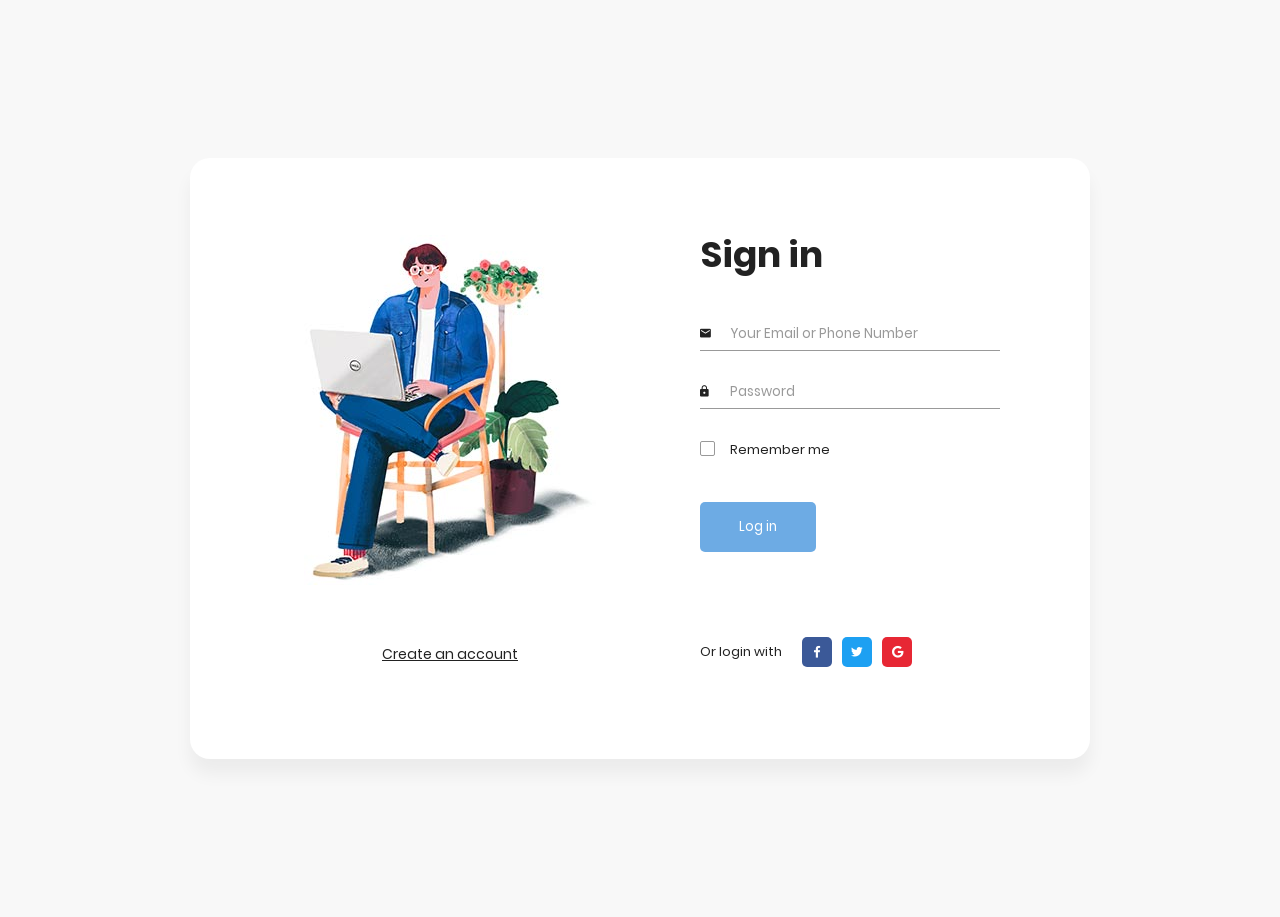
==== commit 0ed23856: "1" ====
--- a/signin.html
+++ b/signin.html
@@ -21,7 +21,7 @@
             <div class="container">
                 <div class="signin-content">
                     <div class="signin-image">
-                        <figure><img src="images/signin-image.jpg" alt="sign up image"></figure>
+                        <figure><img src="images/signin-image.jpg" alt="sign in image"></figure>
                         <a href="signup.html" class="signup-image-link">Create an account</a>
                     </div>
 
@@ -29,8 +29,8 @@
                         <h2 class="form-title">Sign in</h2>
                         <form method="POST" class="register-form" id="login-form">
                             <div class="form-group">
-                                <label for="your_name"><i class="zmdi zmdi-account material-icons-name"></i></label>
-                                <input type="text" name="your_name" id="your_name" placeholder="Your Name"/>
+                                <label for="identifier"><i class="zmdi zmdi-email"></i></label>
+                                <input type="text" name="identifier" id="identifier" placeholder="Your Email or Phone Number"/>
                             </div>
                             <div class="form-group">
                                 <label for="your_pass"><i class="zmdi zmdi-lock"></i></label>
